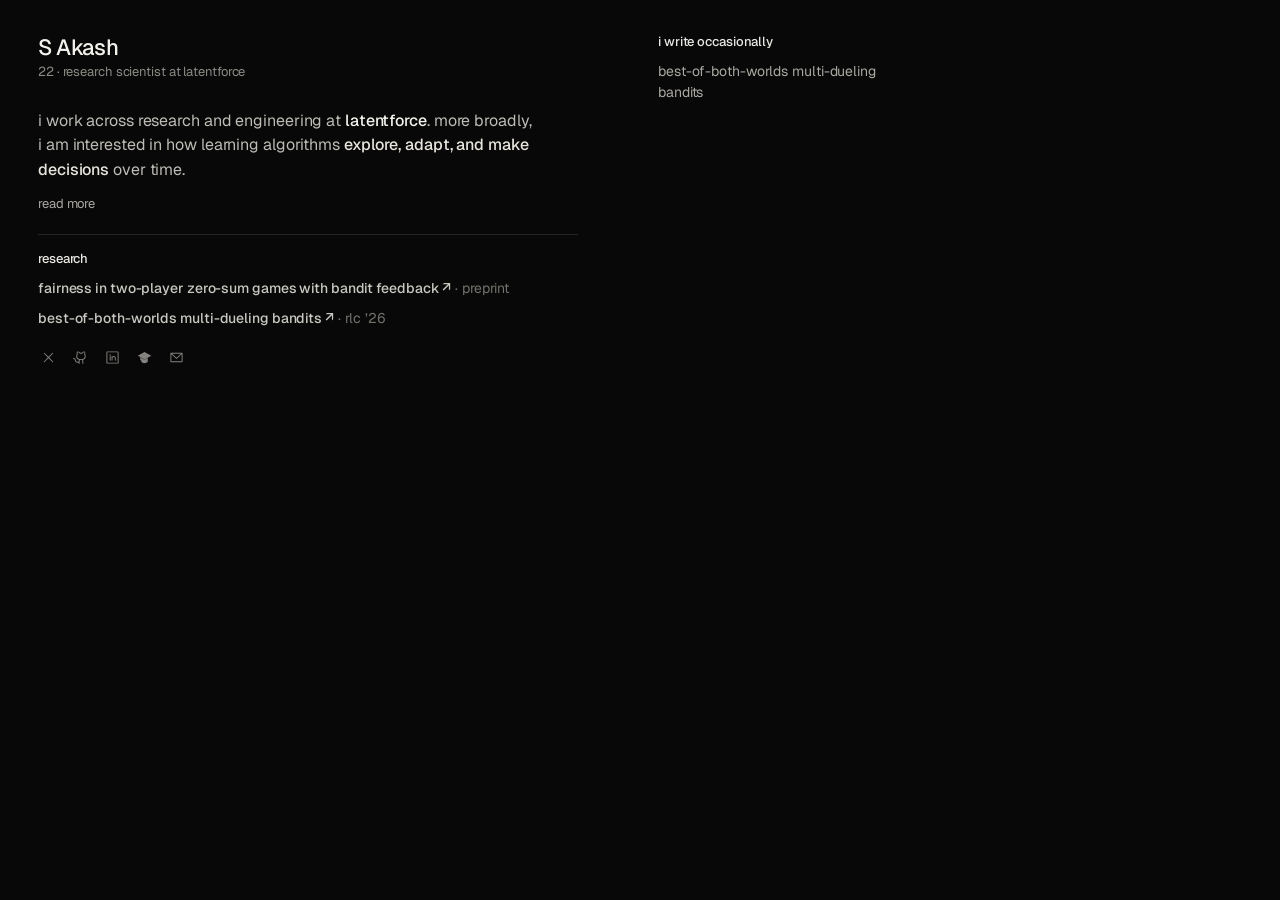
==== index.html @ c2399278 "Redesign personal site and add RLC blog" ====
<!DOCTYPE html>
<html lang="en">
<head>
    <meta charset="UTF-8">
    <meta name="viewport" content="width=device-width, initial-scale=1">
    <title>S Akash</title>
    <meta name="author" content="S Akash">
    <meta name="description" content="S Akash works across research and engineering at LatentForce, with interests in learning algorithms, bandits, and sequential decision-making.">
    <meta name="theme-color" content="#080808">
    <link rel="canonical" href="https://akash1764591.github.io/">

    <meta property="og:title" content="S Akash">
    <meta property="og:description" content="Research and engineering at LatentForce, with interests in learning algorithms, bandits, and sequential decision-making.">
    <meta property="og:image" content="https://akash1764591.github.io/images/akash_profile.jpg">
    <meta property="og:image:width" content="640">
    <meta property="og:image:height" content="640">
    <meta property="og:image:alt" content="S Akash in Switzerland">
    <meta property="og:url" content="https://akash1764591.github.io/">
    <meta property="og:type" content="profile">
    <meta property="og:site_name" content="S Akash">
    <meta name="twitter:card" content="summary">
    <meta name="twitter:title" content="S Akash">
    <meta name="twitter:description" content="Research and engineering at LatentForce, with interests in learning algorithms, bandits, and sequential decision-making.">
    <meta name="twitter:image" content="https://akash1764591.github.io/images/akash_profile.jpg">
    <meta name="twitter:image:alt" content="S Akash in Switzerland">

    <link rel="icon" type="image/svg+xml" href="images/favicon.svg?v=4">
    <link rel="preconnect" href="https://fonts.googleapis.com">
    <link rel="preconnect" href="https://fonts.gstatic.com" crossorigin>
    <link href="https://fonts.googleapis.com/css2?family=Geist:wght@400;500&amp;display=swap" rel="stylesheet">
    <link rel="stylesheet" href="styles.css">

    <script type="application/ld+json">
    {
        "@context": "https://schema.org",
        "@type": "Person",
        "name": "S Akash",
        "url": "https://akash1764591.github.io/",
        "image": "https://akash1764591.github.io/images/akash_profile.jpg",
        "worksFor": { "@type": "Organization", "name": "LatentForce", "url": "https://www.latentforce.ai/" },
        "alumniOf": { "@type": "CollegeOrUniversity", "name": "Indian Institute of Technology Patna", "url": "https://www.iitp.ac.in/" },
        "sameAs": [
            "https://x.com/akash_s164553",
            "https://scholar.google.com/citations?user=j8UvD20AAAAJ",
            "https://github.com/akash1764591",
            "https://www.linkedin.com/in/akash-s-473781263/"
        ]
    }
    </script>
</head>

<body>
    <a class="skip-link" href="#main-content">Skip to main content</a>

    <main class="home-page" id="main-content">
        <div class="home-grid">
            <section aria-labelledby="home-title">
                <h1 class="home-title" id="home-title"><span class="identity-hover-target">S Akash</span></h1>
                <p class="role"><a class="role-link identity-hover-target" href="https://www.latentforce.ai/" target="_blank" rel="noopener noreferrer">22 · research scientist at latentforce</a></p>

                <p class="lead">i work across research and engineering at <span class="site-preview-wrap"><a href="https://www.latentforce.ai/" target="_blank" rel="noopener noreferrer">latentforce</a><span class="site-preview" aria-hidden="true"><img src="images/latentforce-preview.jpg" alt=""><span>latentforce.ai</span></span></span>. more broadly, i am interested in how learning algorithms <strong>explore, adapt, and make decisions</strong> over time.</p>

                <details class="read-more">
                    <summary><span class="more-label">read more</span><span class="less-label">read less</span></summary>
                    <div class="read-more-copy">
                        <p>i studied electrical engineering at iit patna. i am interested in systems that have to act <strong>without seeing the full picture</strong>.</p>
                        <p>sometimes the missing information is a <strong>reward</strong>, sometimes it is another player&rsquo;s <strong>preference</strong>, and sometimes it is the small piece of a <strong>codebase</strong> needed to solve a task. during college, this led me to work on reinforcement learning, markovian bandits, and multi-dueling bandits.</p>
                        <p>my bachelor&rsquo;s thesis focused on learning algorithms for multi-dueling bandits, built around <strong><a href="blog/best-of-both-worlds-multi-dueling-bandits/index.html">a simple reduction from multi-way winner feedback to ordinary duels</a></strong>. the problems i work on now look different, but the underlying question remains much the same: how can an agent find the right evidence and make a reliable decision from limited feedback?</p>
                    </div>
                </details>

                <div class="rule"></div>
                <h2 class="section-label">research</h2>
                <p class="research-item"><a href="https://arxiv.org/abs/2606.01159" target="_blank" rel="noopener noreferrer">fairness in two-player zero-sum games with bandit feedback ↗</a> <span class="paper-venue">· preprint</span></p>
                <p class="research-item"><a href="https://rlj.cs.umass.edu/2026/papers/Paper125.pdf" target="_blank" rel="noopener noreferrer">best-of-both-worlds multi-dueling bandits ↗</a> <span class="paper-venue">· rlc &rsquo;26</span></p>

                <nav class="social-links" aria-label="Profile links">
                    <a href="https://x.com/akash_s164553" target="_blank" rel="noopener noreferrer" aria-label="S Akash on X">
                        <svg viewBox="0 0 256 256" aria-hidden="true"><path d="M205.66 194.34a8 8 0 0 1-11.32 11.32L128 139.31l-66.34 66.35a8 8 0 0 1-11.32-11.32L116.69 128 50.34 61.66a8 8 0 0 1 11.32-11.32L128 116.69l66.34-66.35a8 8 0 0 1 11.32 11.32L139.31 128Z"/></svg>
                    </a>
                    <a href="https://github.com/akash1764591" target="_blank" rel="noopener noreferrer" aria-label="S Akash on GitHub">
                        <svg viewBox="0 0 256 256" aria-hidden="true"><path d="M208.31 75.68A59.78 59.78 0 0 0 202.93 28 8 8 0 0 0 196 24a59.75 59.75 0 0 0-48 24h-24a59.75 59.75 0 0 0-48-24 8 8 0 0 0-6.93 4 59.78 59.78 0 0 0-5.38 47.68A58.14 58.14 0 0 0 56 104v8a56.06 56.06 0 0 0 48.44 55.47A39.8 39.8 0 0 0 96 192v8H72a24 24 0 0 1-24-24 40 40 0 0 0-40-40 8 8 0 0 0 0 16 24 24 0 0 1 24 24 40 40 0 0 0 40 40h24v16a8 8 0 0 0 16 0v-40a24 24 0 0 1 48 0v40a8 8 0 0 0 16 0v-40a39.8 39.8 0 0 0-8.44-24.53A56.06 56.06 0 0 0 216 112v-8a58.14 58.14 0 0 0-7.69-28.32ZM200 112a40 40 0 0 1-40 40h-48a40 40 0 0 1-40-40v-8a41.74 41.74 0 0 1 6.9-22.48A8 8 0 0 0 80 73.83a43.81 43.81 0 0 1 .79-33.58 43.88 43.88 0 0 1 32.32 20.06 8 8 0 0 0 6.71 3.69h32.35a8 8 0 0 0 6.74-3.69 43.87 43.87 0 0 1 32.32-20.06 43.81 43.81 0 0 1 .77 33.58 8.09 8.09 0 0 0 1 7.65 41.72 41.72 0 0 1 7 22.52Z"/></svg>
                    </a>
                    <a href="https://www.linkedin.com/in/akash-s-473781263/" target="_blank" rel="noopener noreferrer" aria-label="S Akash on LinkedIn">
                        <svg viewBox="0 0 256 256" aria-hidden="true"><path d="M216 24H40a16 16 0 0 0-16 16v176a16 16 0 0 0 16 16h176a16 16 0 0 0 16-16V40a16 16 0 0 0-16-16Zm0 192H40V40h176ZM96 112v64a8 8 0 0 1-16 0v-64a8 8 0 0 1 16 0Zm88 28v36a8 8 0 0 1-16 0v-36a20 20 0 0 0-40 0v36a8 8 0 0 1-16 0v-64a8 8 0 0 1 15.79-1.78A36 36 0 0 1 184 140ZM100 84a12 12 0 1 1-12-12 12 12 0 0 1 12 12Z"/></svg>
                    </a>
                    <a href="https://scholar.google.com/citations?user=j8UvD20AAAAJ" target="_blank" rel="noopener noreferrer" aria-label="S Akash on Google Scholar">
                        <svg viewBox="0 0 256 256" aria-hidden="true"><path d="M244 96 128 32 12 96l44 24v56h16v-47l56 31 116-64ZM72 137v55c0 18 25 32 56 32s56-14 56-32v-55l-56 31Z"/></svg>
                    </a>
                    <a href="mailto:akash20041764591@gmail.com" aria-label="Email S Akash">
                        <svg viewBox="0 0 256 256" aria-hidden="true"><path d="M224 48H32a8 8 0 0 0-8 8v136a16 16 0 0 0 16 16h176a16 16 0 0 0 16-16V56a8 8 0 0 0-8-8Zm-20.57 16L128 133.15 52.57 64ZM216 192H40V74.19l82.59 75.71a8 8 0 0 0 10.82 0L216 74.19Z"/></svg>
                    </a>
                </nav>
            </section>

            <aside class="home-side">
                <section aria-labelledby="writing-label">
                    <h2 class="section-label" id="writing-label">i write occasionally</h2>
                    <p><a href="blog/best-of-both-worlds-multi-dueling-bandits/index.html">best-of-both-worlds multi-dueling bandits</a></p>
                </section>

            </aside>
        </div>
        <span class="identity-preview" aria-hidden="true"><img src="images/akash_profile.jpg" alt=""></span>
    </main>

</body>
</html>
---- styles.css ----
:root {
    --bg: #080808;
    --ink: #f2f1ec;
    --body: #bdbbb5;
    --emphasis: #e8e5de;
    --muted: #8c8a85;
    --faint: #73716c;
    --link: #d8d6d0;
    --line: #242424;
    --hover: #ffffff;
    --selection: #353535;
}

* { box-sizing: border-box; }
html { scroll-behavior: smooth; }
body {
    margin: 0;
    color: var(--body);
    background: var(--bg);
    font-family: 'Geist', Arial, Helvetica, sans-serif;
    font-size: 16px;
    font-weight: 400;
    line-height: 1.52;
    letter-spacing: -.006em;
    text-rendering: optimizeLegibility;
    -webkit-font-smoothing: antialiased;
}

a { color: var(--link); font-weight: 500; text-decoration: none; }
a:hover { color: var(--hover); text-decoration: underline; text-underline-offset: 2px; }
a:focus-visible, button:focus-visible { outline: 1px solid var(--ink); outline-offset: 4px; }
::selection { color: var(--ink); background: var(--selection); }

.skip-link {
    position: fixed; top: 8px; left: 8px; z-index: 100;
    padding: 7px 10px; color: var(--bg); background: var(--ink);
    transform: translateY(-160%);
}
.skip-link:focus { transform: translateY(0); }

/* Homepage */
.home-page { min-height: 100vh; padding: 34px 38px 54px; }
.home-grid {
    width: min(100%, 900px);
    display: grid;
    grid-template-columns: minmax(0, 540px) minmax(200px, 240px);
    gap: clamp(42px, 7vw, 80px);
    align-items: start;
}
.home-title {
    margin: 0 0 2px; color: var(--ink); font-size: 22px;
    font-weight: 500; line-height: 1.2; letter-spacing: -.018em;
}
.role { margin: 0 0 27px; color: var(--muted); font-size: 13px; }
.role-link { color: inherit; font-weight: 400; }
.role-link:hover { color: var(--link); }
.lead { max-width: 500px; margin: 0; color: var(--body); }
.lead a { color: var(--ink); font-weight: 500; }
.lead strong { color: var(--emphasis); font-weight: 500; }
.identity-hover-target { display: inline-block; }
.identity-preview {
    position: fixed; right: 60px; bottom: 50px; z-index: 20;
    width: 214px; height: 284px;
    background: #111; box-shadow: 0 18px 48px rgba(0, 0, 0, .38);
    opacity: 0; visibility: hidden; transform: translateY(8px);
    transition: opacity 180ms ease, transform 180ms ease, visibility 180ms ease;
    pointer-events: none;
}
.identity-preview img {
    display: block; width: 100%; height: 100%; object-fit: cover;
    object-position: center; filter: saturate(.62) brightness(.72) contrast(.92);
}
.home-page:has(.identity-hover-target:hover) .identity-preview,
.home-page:has(.identity-hover-target:focus-visible) .identity-preview {
    opacity: 1; visibility: visible; transform: translateY(0);
}
.site-preview-wrap { position: relative; display: inline-block; }
.site-preview {
    position: absolute; left: calc(100% + 16px); top: 50%; z-index: 30;
    width: 296px; padding: 5px 5px 8px;
    color: var(--muted); background: #141414;
    border: 1px solid #2c2c2c; border-radius: 12px;
    box-shadow: 0 18px 48px rgba(0, 0, 0, .4);
    opacity: 0; visibility: hidden;
    transform: translate(-4px, -50%);
    transition: opacity 160ms ease, transform 160ms ease, visibility 160ms ease;
    pointer-events: none;
}
.site-preview img {
    display: block; width: 100%; aspect-ratio: 16 / 9;
    object-fit: cover; object-position: top; border-radius: 8px;
}
.site-preview > span { display: block; padding: 7px 7px 0; font-size: 12px; line-height: 1.2; }
.site-preview-wrap:hover .site-preview,
.site-preview-wrap:focus-within .site-preview {
    opacity: 1; visibility: visible; transform: translate(0, -50%);
}
.read-more { max-width: 500px; margin-top: 12px; }
.read-more summary {
    width: fit-content; color: #aaa8a2; font-size: 13px;
    cursor: pointer; list-style: none; user-select: none;
}
.read-more summary::-webkit-details-marker { display: none; }
.read-more summary:hover { color: var(--ink); text-decoration: underline; text-underline-offset: 2px; }
.read-more summary:focus-visible { outline: 1px solid var(--ink); outline-offset: 4px; }
.read-more .less-label { display: none; }
.read-more[open] .more-label { display: none; }
.read-more[open] .less-label { display: inline; }
.read-more-copy { margin-top: 15px; color: var(--body); font-size: 15px; line-height: 1.58; }
.read-more-copy strong,
.read-more-copy strong a { color: var(--emphasis); font-weight: 500; }
.read-more-copy p { margin: 0 0 12px; }
.read-more-copy p:last-child { margin-bottom: 0; }
.rule { height: 1px; margin: 20px 0 16px; background: var(--line); }
.section-label {
    margin: 0 0 10px; color: #e8e7e2; font-size: 13px;
    font-weight: 500; line-height: 1.3; text-transform: lowercase;
}
.research-item { margin: 0 0 10px; color: #999792; font-size: 14px; line-height: 1.45; }
.research-item a { color: #c9c7c1; }
.paper-venue { color: var(--faint); font-weight: 400; }
.social-links { display: flex; align-items: center; gap: 12px; margin-top: 19px; }
.social-links a {
    width: 20px; height: 20px; display: inline-flex;
    align-items: center; justify-content: center; color: #85837f;
}
.social-links a:hover { color: var(--ink); text-decoration: none; }
.social-links svg { display: block; width: 15px; height: 15px; fill: currentColor; }

.home-side section { margin: 0 0 27px; }
.home-side p { margin: 0 0 8px; color: #85837f; font-size: 14px; line-height: 1.5; }
.home-side a { display: inline-block; color: #aaa8a2; font-size: 14px; font-weight: 400; }

/* Article */
.article-nav {
    width: min(100%, 760px); margin: 0; padding: 30px 38px 0;
    display: flex; justify-content: space-between; gap: 24px;
    color: var(--muted); font-size: 13px;
}
.article-nav a { color: var(--muted); font-weight: 400; }
.article-main { width: min(100%, 760px); margin: 0; padding: 70px 38px 76px; }
.article-head { margin-bottom: 48px; }
.article-title {
    max-width: 650px; margin: 0; color: var(--ink); font-size: clamp(30px, 4vw, 38px);
    font-weight: 500; letter-spacing: -.035em; line-height: 1.1;
}
.article-meta { margin-top: 16px; color: var(--muted); font-size: 13px; }
.article-body { max-width: 620px; font-size: 16px; line-height: 1.68; }
.article-body p { margin: 0 0 19px; }
.article-body .intro { color: #d1cfc9; }
.article-body h2 {
    margin: 49px 0 16px; color: var(--ink); font-size: 18px;
    font-weight: 500; letter-spacing: -.018em; line-height: 1.3;
}
.article-body strong { color: var(--ink); font-weight: 500; }
.article-body a { text-decoration: underline; text-decoration-color: #55534f; text-underline-offset: 3px; }
.article-body a:hover { text-decoration-color: currentColor; }
.article-body figure { margin: 34px 0 38px; }
.diagram {
    display: block; width: 100%; height: auto; color: var(--ink);
    font-family: 'Geist', Arial, sans-serif;
}
.diagram .muted { fill: var(--muted); }
.diagram .ink { fill: var(--ink); }
.diagram .node { fill: var(--bg); stroke: #999792; stroke-width: 1.2; }
.diagram .accent-node { fill: #252525; stroke: var(--ink); stroke-width: 1.35; }
.diagram .line { fill: none; stroke: #aaa8a2; stroke-width: 1.2; }
.diagram .accent-line { fill: none; stroke: var(--ink); stroke-width: 1.35; }
.diagram .faint-line { fill: none; stroke: #393939; stroke-width: 1.2; }
.diagram .dashed { stroke-dasharray: 4 5; }
.article-body figcaption { margin-top: 10px; color: var(--muted); font-size: 13px; line-height: 1.5; }
.poster-figure {
    width: min(680px, calc(100vw - 76px));
    margin-top: 48px;
}
.poster-link {
    display: block; width: 100%; padding: 5px; background: #121212;
    border: 1px solid #303030; border-radius: 3px;
    color: inherit; cursor: zoom-in;
}
.poster-link img {
    display: block; width: 100%; height: auto;
    filter: brightness(.76) saturate(.68) contrast(.96);
}
.poster-dialog {
    width: min(94vw, 1500px); max-width: none; margin: auto; padding: 0;
    overflow: visible; color: var(--body); background: transparent; border: 0;
}
.poster-dialog::backdrop { background: rgba(0, 0, 0, .68); backdrop-filter: blur(1px); }
.poster-dialog img {
    display: block; width: 100%; max-height: 92vh; object-fit: contain;
    border: 0; filter: brightness(.84) saturate(.78) contrast(.97);
}
.poster-close {
    position: absolute; top: -28px; right: 0; padding: 0; border: 0;
    color: var(--muted); background: transparent; font: inherit; font-size: 13px;
    cursor: pointer;
}
.poster-close:hover { color: var(--ink); }
.math-display {
    margin: 23px 0; overflow-x: auto; overflow-y: hidden;
    color: var(--ink); text-align: center;
}
.math-display .katex-display { margin: 0; }
.math-display.key-equation {
    margin: 31px 0; padding: 21px 0;
    border-top: 1px solid var(--line); border-bottom: 1px solid var(--line);
}
.key-equation .katex { font-size: 1.08em; }
.katex { color: var(--ink); font-size: 1em; }
@media (max-width: 680px) {
    .home-page { min-height: auto; padding: 28px 23px 44px; }
    .home-grid { grid-template-columns: minmax(0, 410px); gap: 40px; }
    .home-side { width: min(100%, 250px); }
    .article-nav { padding-right: 23px; padding-left: 23px; }
    .article-main { padding: 56px 23px 64px; }
    .article-head { margin-bottom: 40px; }
    .article-body h2 { margin-top: 41px; }
    .article-body figure { overflow-x: auto; }
    .diagram { min-width: 540px; }
    .article-body figcaption::after { content: " · swipe →"; color: var(--faint); }
    .poster-figure { width: 100%; overflow: visible; }
    .poster-figure figcaption::after { content: none; }
    .math-display { text-align: left; }
}

@media (max-width: 820px) {
    .identity-preview, .site-preview { display: none; }
}

@media (pointer: coarse) {
    .identity-preview, .site-preview { display: none; }
    .social-links { gap: 2px; }
    .social-links a { width: 44px; height: 44px; }
}

@media (prefers-reduced-motion: reduce) {
    html { scroll-behavior: auto; }
}
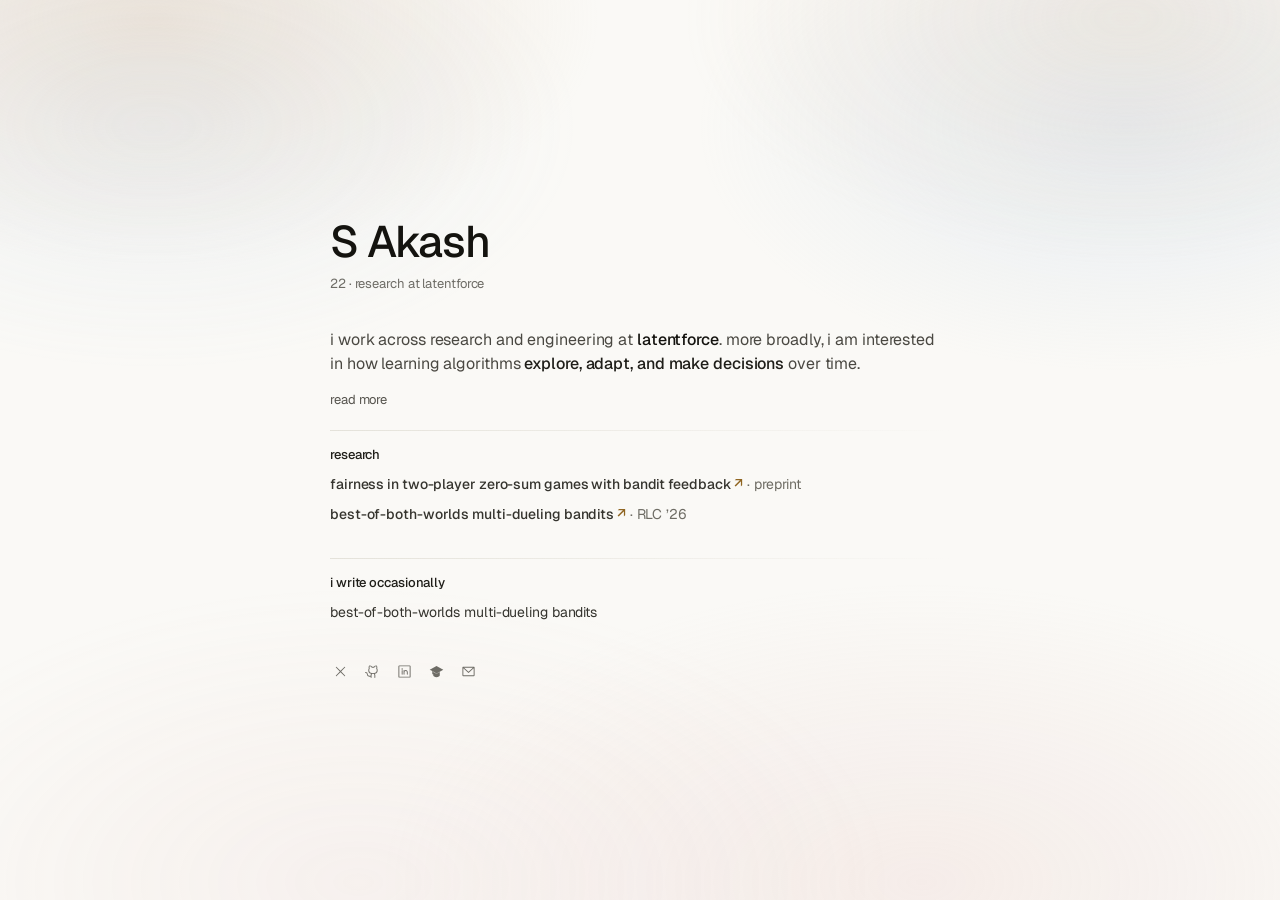
==== commit 7dd6b89a: "Redesign: light theme, animated mesh gradients, poster breakout Layout - single centred column on th" ====
--- a/index.html
+++ b/index.html
@@ -6,7 +6,8 @@
     <title>S Akash</title>
     <meta name="author" content="S Akash">
     <meta name="description" content="S Akash works across research and engineering at LatentForce, with interests in learning algorithms, bandits, and sequential decision-making.">
-    <meta name="theme-color" content="#080808">
+    <meta name="theme-color" content="#0a0908" media="(prefers-color-scheme: dark)">
+    <meta name="theme-color" content="#faf9f6" media="(prefers-color-scheme: light)">
     <link rel="canonical" href="https://akash1764591.github.io/">
 
     <meta property="og:title" content="S Akash">
@@ -24,11 +25,12 @@
     <meta name="twitter:image" content="https://akash1764591.github.io/images/akash_profile.jpg">
     <meta name="twitter:image:alt" content="S Akash in Switzerland">
 
-    <link rel="icon" type="image/svg+xml" href="images/favicon.svg?v=4">
+    <link rel="icon" type="image/svg+xml" href="images/favicon.svg?v=5">
     <link rel="preconnect" href="https://fonts.googleapis.com">
     <link rel="preconnect" href="https://fonts.gstatic.com" crossorigin>
     <link href="https://fonts.googleapis.com/css2?family=Geist:wght@400;500&amp;display=swap" rel="stylesheet">
     <link rel="stylesheet" href="styles.css">
+    <script>document.documentElement.classList.add('motion-ready');</script>
 
     <script type="application/ld+json">
     {
@@ -40,7 +42,7 @@
         "worksFor": { "@type": "Organization", "name": "LatentForce", "url": "https://www.latentforce.ai/" },
         "alumniOf": { "@type": "CollegeOrUniversity", "name": "Indian Institute of Technology Patna", "url": "https://www.iitp.ac.in/" },
         "sameAs": [
-            "https://x.com/akash_s164553",
+            "https://x.com/akashargmax",
             "https://scholar.google.com/citations?user=j8UvD20AAAAJ",
             "https://github.com/akash1764591",
             "https://www.linkedin.com/in/akash-s-473781263/"
@@ -50,59 +52,58 @@
 </head>
 
 <body>
-    <a class="skip-link" href="#main-content">Skip to main content</a>
+    <a class="skip-link" href="#main-content">skip to main content</a>
 
     <main class="home-page" id="main-content">
         <div class="home-grid">
             <section aria-labelledby="home-title">
-                <h1 class="home-title" id="home-title"><span class="identity-hover-target">S Akash</span></h1>
-                <p class="role"><a class="role-link identity-hover-target" href="https://www.latentforce.ai/" target="_blank" rel="noopener noreferrer">22 · research scientist at latentforce</a></p>
+                <h1 class="home-title" id="home-title">S Akash</h1>
+                <p class="role"><a class="role-link" href="https://www.latentforce.ai/" target="_blank" rel="noopener noreferrer">22 · research at latentforce</a></p>
 
-                <p class="lead">i work across research and engineering at <span class="site-preview-wrap"><a href="https://www.latentforce.ai/" target="_blank" rel="noopener noreferrer">latentforce</a><span class="site-preview" aria-hidden="true"><img src="images/latentforce-preview.jpg" alt=""><span>latentforce.ai</span></span></span>. more broadly, i am interested in how learning algorithms <strong>explore, adapt, and make decisions</strong> over time.</p>
+                <p class="lead">i work across research and engineering at <a href="https://www.latentforce.ai/" target="_blank" rel="noopener noreferrer">latentforce</a>. more broadly, i am interested in how learning algorithms <strong>explore, adapt, and make decisions</strong> over time.</p>
 
                 <details class="read-more">
                     <summary><span class="more-label">read more</span><span class="less-label">read less</span></summary>
                     <div class="read-more-copy">
-                        <p>i studied electrical engineering at iit patna. i am interested in systems that have to act <strong>without seeing the full picture</strong>.</p>
+                        <p>i studied electrical engineering at IIT Patna. i am interested in systems that have to act <strong>without seeing the full picture</strong>.</p>
                         <p>sometimes the missing information is a <strong>reward</strong>, sometimes it is another player&rsquo;s <strong>preference</strong>, and sometimes it is the small piece of a <strong>codebase</strong> needed to solve a task. during college, this led me to work on reinforcement learning, markovian bandits, and multi-dueling bandits.</p>
-                        <p>my bachelor&rsquo;s thesis focused on learning algorithms for multi-dueling bandits, built around <strong><a href="blog/best-of-both-worlds-multi-dueling-bandits/index.html">a simple reduction from multi-way winner feedback to ordinary duels</a></strong>. the problems i work on now look different, but the underlying question remains much the same: how can an agent find the right evidence and make a reliable decision from limited feedback?</p>
+                        <p>my bachelor&rsquo;s thesis focused on learning algorithms for multi-dueling bandits, built around <strong><a href="blog/bobw-multi-dueling-bandits/">a simple reduction from multi-way winner feedback to ordinary duels</a></strong>. the problems i work on now look different, but the underlying question remains much the same: how can an agent find the right evidence and make a reliable decision from limited feedback?</p>
                     </div>
                 </details>
 
                 <div class="rule"></div>
                 <h2 class="section-label">research</h2>
-                <p class="research-item"><a href="https://arxiv.org/abs/2606.01159" target="_blank" rel="noopener noreferrer">fairness in two-player zero-sum games with bandit feedback ↗</a> <span class="paper-venue">· preprint</span></p>
-                <p class="research-item"><a href="https://rlj.cs.umass.edu/2026/papers/Paper125.pdf" target="_blank" rel="noopener noreferrer">best-of-both-worlds multi-dueling bandits ↗</a> <span class="paper-venue">· rlc &rsquo;26</span></p>
-
-                <nav class="social-links" aria-label="Profile links">
-                    <a href="https://x.com/akash_s164553" target="_blank" rel="noopener noreferrer" aria-label="S Akash on X">
-                        <svg viewBox="0 0 256 256" aria-hidden="true"><path d="M205.66 194.34a8 8 0 0 1-11.32 11.32L128 139.31l-66.34 66.35a8 8 0 0 1-11.32-11.32L116.69 128 50.34 61.66a8 8 0 0 1 11.32-11.32L128 116.69l66.34-66.35a8 8 0 0 1 11.32 11.32L139.31 128Z"/></svg>
-                    </a>
-                    <a href="https://github.com/akash1764591" target="_blank" rel="noopener noreferrer" aria-label="S Akash on GitHub">
-                        <svg viewBox="0 0 256 256" aria-hidden="true"><path d="M208.31 75.68A59.78 59.78 0 0 0 202.93 28 8 8 0 0 0 196 24a59.75 59.75 0 0 0-48 24h-24a59.75 59.75 0 0 0-48-24 8 8 0 0 0-6.93 4 59.78 59.78 0 0 0-5.38 47.68A58.14 58.14 0 0 0 56 104v8a56.06 56.06 0 0 0 48.44 55.47A39.8 39.8 0 0 0 96 192v8H72a24 24 0 0 1-24-24 40 40 0 0 0-40-40 8 8 0 0 0 0 16 24 24 0 0 1 24 24 40 40 0 0 0 40 40h24v16a8 8 0 0 0 16 0v-40a24 24 0 0 1 48 0v40a8 8 0 0 0 16 0v-40a39.8 39.8 0 0 0-8.44-24.53A56.06 56.06 0 0 0 216 112v-8a58.14 58.14 0 0 0-7.69-28.32ZM200 112a40 40 0 0 1-40 40h-48a40 40 0 0 1-40-40v-8a41.74 41.74 0 0 1 6.9-22.48A8 8 0 0 0 80 73.83a43.81 43.81 0 0 1 .79-33.58 43.88 43.88 0 0 1 32.32 20.06 8 8 0 0 0 6.71 3.69h32.35a8 8 0 0 0 6.74-3.69 43.87 43.87 0 0 1 32.32-20.06 43.81 43.81 0 0 1 .77 33.58 8.09 8.09 0 0 0 1 7.65 41.72 41.72 0 0 1 7 22.52Z"/></svg>
-                    </a>
-                    <a href="https://www.linkedin.com/in/akash-s-473781263/" target="_blank" rel="noopener noreferrer" aria-label="S Akash on LinkedIn">
-                        <svg viewBox="0 0 256 256" aria-hidden="true"><path d="M216 24H40a16 16 0 0 0-16 16v176a16 16 0 0 0 16 16h176a16 16 0 0 0 16-16V40a16 16 0 0 0-16-16Zm0 192H40V40h176ZM96 112v64a8 8 0 0 1-16 0v-64a8 8 0 0 1 16 0Zm88 28v36a8 8 0 0 1-16 0v-36a20 20 0 0 0-40 0v36a8 8 0 0 1-16 0v-64a8 8 0 0 1 15.79-1.78A36 36 0 0 1 184 140ZM100 84a12 12 0 1 1-12-12 12 12 0 0 1 12 12Z"/></svg>
-                    </a>
-                    <a href="https://scholar.google.com/citations?user=j8UvD20AAAAJ" target="_blank" rel="noopener noreferrer" aria-label="S Akash on Google Scholar">
-                        <svg viewBox="0 0 256 256" aria-hidden="true"><path d="M244 96 128 32 12 96l44 24v56h16v-47l56 31 116-64ZM72 137v55c0 18 25 32 56 32s56-14 56-32v-55l-56 31Z"/></svg>
-                    </a>
-                    <a href="mailto:akash20041764591@gmail.com" aria-label="Email S Akash">
-                        <svg viewBox="0 0 256 256" aria-hidden="true"><path d="M224 48H32a8 8 0 0 0-8 8v136a16 16 0 0 0 16 16h176a16 16 0 0 0 16-16V56a8 8 0 0 0-8-8Zm-20.57 16L128 133.15 52.57 64ZM216 192H40V74.19l82.59 75.71a8 8 0 0 0 10.82 0L216 74.19Z"/></svg>
-                    </a>
-                </nav>
+                <p class="research-item"><a href="https://arxiv.org/abs/2606.01159" target="_blank" rel="noopener noreferrer">fairness in two-player zero-sum games with bandit feedback <span class="arrow">↗</span></a> <span class="paper-venue">· preprint</span></p>
+                <p class="research-item"><a href="https://arxiv.org/abs/2603.18972" target="_blank" rel="noopener noreferrer">best-of-both-worlds multi-dueling bandits <span class="arrow">↗</span></a> <span class="paper-venue">· RLC &rsquo;26</span></p>
             </section>
 
             <aside class="home-side">
                 <section aria-labelledby="writing-label">
                     <h2 class="section-label" id="writing-label">i write occasionally</h2>
-                    <p><a href="blog/best-of-both-worlds-multi-dueling-bandits/index.html">best-of-both-worlds multi-dueling bandits</a></p>
+                    <p><a href="blog/bobw-multi-dueling-bandits/">best-of-both-worlds multi-dueling bandits</a></p>
                 </section>
+            </aside>
 
-            </aside>
+            <nav class="social-links" aria-label="Profile links">
+                <a href="https://x.com/akashargmax" target="_blank" rel="noopener noreferrer" aria-label="S Akash on X">
+                    <svg viewBox="0 0 256 256" aria-hidden="true"><path d="M205.66 194.34a8 8 0 0 1-11.32 11.32L128 139.31l-66.34 66.35a8 8 0 0 1-11.32-11.32L116.69 128 50.34 61.66a8 8 0 0 1 11.32-11.32L128 116.69l66.34-66.35a8 8 0 0 1 11.32 11.32L139.31 128Z"/></svg>
+                </a>
+                <a href="https://github.com/akash1764591" target="_blank" rel="noopener noreferrer" aria-label="S Akash on GitHub">
+                    <svg viewBox="0 0 256 256" aria-hidden="true"><path d="M208.31 75.68A59.78 59.78 0 0 0 202.93 28 8 8 0 0 0 196 24a59.75 59.75 0 0 0-48 24h-24a59.75 59.75 0 0 0-48-24 8 8 0 0 0-6.93 4 59.78 59.78 0 0 0-5.38 47.68A58.14 58.14 0 0 0 56 104v8a56.06 56.06 0 0 0 48.44 55.47A39.8 39.8 0 0 0 96 192v8H72a24 24 0 0 1-24-24 40 40 0 0 0-40-40 8 8 0 0 0 0 16 24 24 0 0 1 24 24 40 40 0 0 0 40 40h24v16a8 8 0 0 0 16 0v-40a24 24 0 0 1 48 0v40a8 8 0 0 0 16 0v-40a39.8 39.8 0 0 0-8.44-24.53A56.06 56.06 0 0 0 216 112v-8a58.14 58.14 0 0 0-7.69-28.32ZM200 112a40 40 0 0 1-40 40h-48a40 40 0 0 1-40-40v-8a41.74 41.74 0 0 1 6.9-22.48A8 8 0 0 0 80 73.83a43.81 43.81 0 0 1 .79-33.58 43.88 43.88 0 0 1 32.32 20.06 8 8 0 0 0 6.71 3.69h32.35a8 8 0 0 0 6.74-3.69 43.87 43.87 0 0 1 32.32-20.06 43.81 43.81 0 0 1 .77 33.58 8.09 8.09 0 0 0 1 7.65 41.72 41.72 0 0 1 7 22.52Z"/></svg>
+                </a>
+                <a href="https://www.linkedin.com/in/akash-s-473781263/" target="_blank" rel="noopener noreferrer" aria-label="S Akash on LinkedIn">
+                    <svg viewBox="0 0 256 256" aria-hidden="true"><path d="M216 24H40a16 16 0 0 0-16 16v176a16 16 0 0 0 16 16h176a16 16 0 0 0 16-16V40a16 16 0 0 0-16-16Zm0 192H40V40h176ZM96 112v64a8 8 0 0 1-16 0v-64a8 8 0 0 1 16 0Zm88 28v36a8 8 0 0 1-16 0v-36a20 20 0 0 0-40 0v36a8 8 0 0 1-16 0v-64a8 8 0 0 1 15.79-1.78A36 36 0 0 1 184 140ZM100 84a12 12 0 1 1-12-12 12 12 0 0 1 12 12Z"/></svg>
+                </a>
+                <a href="https://scholar.google.com/citations?user=j8UvD20AAAAJ" target="_blank" rel="noopener noreferrer" aria-label="S Akash on Google Scholar">
+                    <svg viewBox="0 0 256 256" aria-hidden="true"><path d="M244 96 128 32 12 96l44 24v56h16v-47l56 31 116-64ZM72 137v55c0 18 25 32 56 32s56-14 56-32v-55l-56 31Z"/></svg>
+                </a>
+                <a href="mailto:akash20041764591@gmail.com" aria-label="Email S Akash">
+                    <svg viewBox="0 0 256 256" aria-hidden="true"><path d="M224 48H32a8 8 0 0 0-8 8v136a16 16 0 0 0 16 16h176a16 16 0 0 0 16-16V56a8 8 0 0 0-8-8Zm-20.57 16L128 133.15 52.57 64ZM216 192H40V74.19l82.59 75.71a8 8 0 0 0 10.82 0L216 74.19Z"/></svg>
+                </a>
+            </nav>
         </div>
-        <span class="identity-preview" aria-hidden="true"><img src="images/akash_profile.jpg" alt=""></span>
     </main>
 
+    <script src="interactions.js" defer></script>
 </body>
 </html>
--- a/styles.css
+++ b/styles.css
@@ -1,14 +1,101 @@
 :root {
-    --bg: #080808;
+    color-scheme: dark;
+    --bg: #0a0908;
     --ink: #f2f1ec;
     --body: #bdbbb5;
+    --body-strong: #d1cfc9;
     --emphasis: #e8e5de;
+    --subtle: #aaa8a2;
     --muted: #8c8a85;
-    --faint: #73716c;
+    --faint: #7b7974;
     --link: #d8d6d0;
+    --link-quiet: #c9c7c1;
     --line: #242424;
+    --underline: #55534f;
     --hover: #ffffff;
     --selection: #353535;
+    --accent: #c9954a;
+    --accent-2: #e0c48b;
+    --surface-2: #252525;
+    --surface-border: #303030;
+    --stroke: #999792;
+    --stroke-faint: #393939;
+    --track: rgba(255,255,255,.05);
+    --glow: rgba(255,255,255,.40);
+    --backdrop: rgba(0,0,0,.68);
+    --shadow: 0 18px 44px rgba(0,0,0,.5);
+    --img-filter: brightness(.94) saturate(.94);
+    --arrow-rest: .66;
+    --poster-glow: rgba(201,149,74,.16);
+    --surface-grad: linear-gradient(180deg, #16161a, #101013);
+    /* mesh: one hue family, all blobs at one lightness, interpolated in oklch
+       so overlaps stay saturated instead of going grey */
+    --mesh-h: 68;          /* warm gold, same family as --accent */
+    --mesh-l: 46%;
+    --mesh-c: .055;
+    --mesh-a: .38;
+    --mesh-blend: screen;  /* lightens over a dark base without muddying */
+    --page-grad:
+        radial-gradient(58vw 46vh at 42vw 32vh in oklch,
+            oklch(var(--mesh-l) var(--mesh-c) var(--mesh-h) / var(--mesh-a)) 0px, transparent 60%),
+        radial-gradient(54vw 44vh at 118vw 44vh in oklch,
+            oklch(var(--mesh-l) var(--mesh-c) calc(var(--mesh-h) + 182) / calc(var(--mesh-a) * .62)) 0px, transparent 62%),
+        radial-gradient(66vw 52vh at 102vw 128vh in oklch,
+            oklch(var(--mesh-l) var(--mesh-c) calc(var(--mesh-h) - 40) / calc(var(--mesh-a) * .5)) 0px, transparent 64%);
+    --page-grad-fb:
+        radial-gradient(58vw 46vh at 42vw 32vh, rgba(201,149,74,.13), transparent 60%),
+        radial-gradient(54vw 44vh at 118vw 44vh, rgba(126,152,196,.09), transparent 62%);
+    --title-grad: linear-gradient(102deg, var(--ink) 40%, color-mix(in oklab, var(--accent-2) 60%, var(--ink)) 106%);
+}
+
+@media (prefers-color-scheme: light) {
+    :root {
+        color-scheme: light;
+        --bg: #faf9f6;
+        --ink: #14130f;
+        --body: #4a4842;
+        --body-strong: #34322c;
+        --emphasis: #1f1e19;
+        --subtle: #56544e;
+        --muted: #6e6c66;
+        --faint: #6e6c64;
+        --link: #26251f;
+        --link-quiet: #35342e;
+        --line: #e4e2da;
+        --underline: #b4b2aa;
+        --hover: #000000;
+        --selection: #e6dfcc;
+        --accent: #8f6420;
+        --accent-2: #c08f3d;
+        --surface-2: #e9e7df;
+        --surface-border: #dedcd4;
+        --stroke: #75736d;
+        --stroke-faint: #c9c7bf;
+        --track: rgba(0,0,0,.06);
+        --glow: rgba(0,0,0,.16);
+        --backdrop: rgba(26,24,20,.55);
+        --shadow: 0 18px 44px rgba(40,36,28,.16);
+        --img-filter: none;
+        --arrow-rest: 1;
+        --poster-glow: rgba(156,109,36,.12);
+        --surface-grad: linear-gradient(180deg, #ffffff, #f1efe8);
+        --mesh-h: 68;
+        --mesh-l: 84%;     /* same hues, lifted lightness for paper */
+        --mesh-c: .042;
+        --mesh-a: .40;
+        --mesh-blend: normal;
+        --page-grad:
+            radial-gradient(58vw 46vh at 42vw 32vh in oklch,
+                oklch(var(--mesh-l) var(--mesh-c) var(--mesh-h) / var(--mesh-a)) 0px, transparent 60%),
+            radial-gradient(54vw 44vh at 118vw 44vh in oklch,
+                oklch(var(--mesh-l) var(--mesh-c) calc(var(--mesh-h) + 182) / calc(var(--mesh-a) * .68)) 0px, transparent 62%),
+            radial-gradient(66vw 52vh at 102vw 128vh in oklch,
+                oklch(var(--mesh-l) var(--mesh-c) calc(var(--mesh-h) - 40) / calc(var(--mesh-a) * .55)) 0px, transparent 64%);
+        --page-grad-fb:
+            radial-gradient(58vw 46vh at 42vw 32vh, rgba(196,146,72,.20), transparent 60%),
+            radial-gradient(54vw 44vh at 118vw 44vh, rgba(118,146,192,.13), transparent 62%);
+        --title-grad: linear-gradient(102deg, var(--ink) 40%, color-mix(in oklab, var(--accent) 55%, var(--ink)) 106%);
+    }
 }
 
 * { box-sizing: border-box; }
@@ -16,7 +103,9 @@
 body {
     margin: 0;
     color: var(--body);
-    background: var(--bg);
+    background-color: var(--bg);
+
+    background-attachment: fixed;
     font-family: 'Geist', Arial, Helvetica, sans-serif;
     font-size: 16px;
     font-weight: 400;
@@ -26,11 +115,44 @@
     -webkit-font-smoothing: antialiased;
 }
 
+/* --- animated mesh: two fixed layers, drifted with transform only (compositor-friendly);
+   the second is mirrored so the two never move in lockstep --- */
+body::before, body::after {
+    content: ""; position: fixed; inset: -30%; z-index: -1;
+    pointer-events: none;
+    background-image: var(--page-grad-fb);
+    background-image: var(--page-grad);
+    background-blend-mode: var(--mesh-blend);
+    transform: translate3d(var(--mesh-px, 0px), var(--mesh-py, 0px), 0);
+    will-change: transform;
+}
+body::after { scale: -1 1; opacity: .62; }
+.motion-ready body::before { animation: mesh-drift-a 74s ease-in-out infinite alternate; }
+.motion-ready body::after  { animation: mesh-drift-b 98s ease-in-out infinite alternate; }
+@keyframes mesh-drift-a {
+    from { transform: translate3d(calc(var(--mesh-px, 0px) - 3%), calc(var(--mesh-py, 0px) - 2%), 0) rotate(-4deg) scale(1.04); }
+    to   { transform: translate3d(calc(var(--mesh-px, 0px) + 4%), calc(var(--mesh-py, 0px) + 3%), 0) rotate(5deg)  scale(1.12); }
+}
+@keyframes mesh-drift-b {
+    from { transform: translate3d(calc(var(--mesh-px, 0px) + 3%), calc(var(--mesh-py, 0px) + 2%), 0) rotate(3deg)  scale(1.10); }
+    to   { transform: translate3d(calc(var(--mesh-px, 0px) - 4%), calc(var(--mesh-py, 0px) - 3%), 0) rotate(-6deg) scale(1.03); }
+}
+
 a { color: var(--link); font-weight: 500; text-decoration: none; }
 a:hover { color: var(--hover); text-decoration: underline; text-underline-offset: 2px; }
 a:focus-visible, button:focus-visible { outline: 1px solid var(--ink); outline-offset: 4px; }
 ::selection { color: var(--ink); background: var(--selection); }
 
+.reading-progress {
+    position: fixed; top: 0; left: 0; right: 0; z-index: 90;
+    height: 2px; background: var(--track); pointer-events: none;
+}
+.reading-progress span {
+    display: block; width: 100%; height: 100%;
+    background: linear-gradient(90deg, var(--accent), var(--accent-2) 55%, var(--ink));
+    transform: scaleX(var(--reading-progress, 0)); transform-origin: left;
+    box-shadow: 0 0 10px var(--glow); will-change: transform;
+}
 .skip-link {
     position: fixed; top: 8px; left: 8px; z-index: 100;
     padding: 7px 10px; color: var(--bg); background: var(--ink);
@@ -39,65 +161,37 @@
 .skip-link:focus { transform: translateY(0); }
 
 /* Homepage */
-.home-page { min-height: 100vh; padding: 34px 38px 54px; }
+.home-page {
+    position: relative; min-height: 100vh;
+    display: flex; align-items: center;
+    padding: clamp(56px, 9vh, 96px) 38px clamp(56px, 9vh, 96px);
+}
 .home-grid {
-    width: min(100%, 900px);
+    position: relative; z-index: 1; width: min(100%, 620px); margin: 0 auto;
     display: grid;
-    grid-template-columns: minmax(0, 540px) minmax(200px, 240px);
-    gap: clamp(42px, 7vw, 80px);
+    grid-template-columns: minmax(0, 1fr);
+    gap: 0;
     align-items: start;
 }
+.motion-ready .home-grid > section { animation: page-arrive 720ms cubic-bezier(.2,.75,.25,1) both; }
+.motion-ready .home-side { animation: page-arrive 720ms 90ms cubic-bezier(.2,.75,.25,1) both; }
+@keyframes page-arrive {
+    from { opacity: 0; transform: translateY(9px); }
+    to { opacity: 1; transform: translateY(0); }
+}
 .home-title {
-    margin: 0 0 2px; color: var(--ink); font-size: 22px;
-    font-weight: 500; line-height: 1.2; letter-spacing: -.018em;
-}
-.role { margin: 0 0 27px; color: var(--muted); font-size: 13px; }
+    margin: 0 0 9px; color: var(--ink); font-size: clamp(34px, 5vw, 44px);
+    font-weight: 500; line-height: 1.05; letter-spacing: -.032em;
+}
+.role { margin: 0 0 34px; color: var(--muted); font-size: 13px; }
 .role-link { color: inherit; font-weight: 400; }
 .role-link:hover { color: var(--link); }
-.lead { max-width: 500px; margin: 0; color: var(--body); }
+.lead { margin: 0; color: var(--body); }
 .lead a { color: var(--ink); font-weight: 500; }
 .lead strong { color: var(--emphasis); font-weight: 500; }
-.identity-hover-target { display: inline-block; }
-.identity-preview {
-    position: fixed; right: 60px; bottom: 50px; z-index: 20;
-    width: 214px; height: 284px;
-    background: #111; box-shadow: 0 18px 48px rgba(0, 0, 0, .38);
-    opacity: 0; visibility: hidden; transform: translateY(8px);
-    transition: opacity 180ms ease, transform 180ms ease, visibility 180ms ease;
-    pointer-events: none;
-}
-.identity-preview img {
-    display: block; width: 100%; height: 100%; object-fit: cover;
-    object-position: center; filter: saturate(.62) brightness(.72) contrast(.92);
-}
-.home-page:has(.identity-hover-target:hover) .identity-preview,
-.home-page:has(.identity-hover-target:focus-visible) .identity-preview {
-    opacity: 1; visibility: visible; transform: translateY(0);
-}
-.site-preview-wrap { position: relative; display: inline-block; }
-.site-preview {
-    position: absolute; left: calc(100% + 16px); top: 50%; z-index: 30;
-    width: 296px; padding: 5px 5px 8px;
-    color: var(--muted); background: #141414;
-    border: 1px solid #2c2c2c; border-radius: 12px;
-    box-shadow: 0 18px 48px rgba(0, 0, 0, .4);
-    opacity: 0; visibility: hidden;
-    transform: translate(-4px, -50%);
-    transition: opacity 160ms ease, transform 160ms ease, visibility 160ms ease;
-    pointer-events: none;
-}
-.site-preview img {
-    display: block; width: 100%; aspect-ratio: 16 / 9;
-    object-fit: cover; object-position: top; border-radius: 8px;
-}
-.site-preview > span { display: block; padding: 7px 7px 0; font-size: 12px; line-height: 1.2; }
-.site-preview-wrap:hover .site-preview,
-.site-preview-wrap:focus-within .site-preview {
-    opacity: 1; visibility: visible; transform: translate(0, -50%);
-}
-.read-more { max-width: 500px; margin-top: 12px; }
+.read-more { margin-top: 14px; }
 .read-more summary {
-    width: fit-content; color: #aaa8a2; font-size: 13px;
+    width: fit-content; color: var(--subtle); font-size: 13px;
     cursor: pointer; list-style: none; user-select: none;
 }
 .read-more summary::-webkit-details-marker { display: none; }
@@ -107,89 +201,156 @@
 .read-more[open] .more-label { display: none; }
 .read-more[open] .less-label { display: inline; }
 .read-more-copy { margin-top: 15px; color: var(--body); font-size: 15px; line-height: 1.58; }
+.read-more[open] .read-more-copy { animation: details-open 320ms cubic-bezier(.2,.75,.25,1) both; }
+@keyframes details-open {
+    from { opacity: 0; transform: translateY(-5px); }
+    to { opacity: 1; transform: translateY(0); }
+}
 .read-more-copy strong,
 .read-more-copy strong a { color: var(--emphasis); font-weight: 500; }
 .read-more-copy p { margin: 0 0 12px; }
 .read-more-copy p:last-child { margin-bottom: 0; }
-.rule { height: 1px; margin: 20px 0 16px; background: var(--line); }
+.rule { height: 1px; margin: 20px 0 16px; background: linear-gradient(90deg, var(--line), transparent); }
 .section-label {
-    margin: 0 0 10px; color: #e8e7e2; font-size: 13px;
+    margin: 0 0 10px; color: var(--emphasis); font-size: 13px;
     font-weight: 500; line-height: 1.3; text-transform: lowercase;
 }
-.research-item { margin: 0 0 10px; color: #999792; font-size: 14px; line-height: 1.45; }
-.research-item a { color: #c9c7c1; }
-.paper-venue { color: var(--faint); font-weight: 400; }
-.social-links { display: flex; align-items: center; gap: 12px; margin-top: 19px; }
+.research-item { margin: 0 0 10px; color: var(--muted); font-size: 14px; line-height: 1.45; }
+.research-item a { display: inline-block; color: var(--link-quiet); transition: color 160ms ease, transform 220ms cubic-bezier(.2,.75,.25,1); }
+.research-item a:hover, .research-item a:focus-visible { transform: translateX(4px); }
+.paper-venue { color: var(--faint); font-weight: 400; transition: opacity 180ms ease; }
+.research-item:has(a:hover) .paper-venue, .research-item:has(a:focus-visible) .paper-venue { opacity: .42; }
+.arrow { color: var(--accent); opacity: var(--arrow-rest); transition: opacity 180ms ease; }
+.research-item:has(a:hover) .arrow, .research-item:has(a:focus-visible) .arrow { opacity: 1; }
+.social-links { display: flex; align-items: center; gap: 12px; margin-top: 30px; }
 .social-links a {
     width: 20px; height: 20px; display: inline-flex;
-    align-items: center; justify-content: center; color: #85837f;
+    align-items: center; justify-content: center; color: var(--muted);
 }
 .social-links a:hover { color: var(--ink); text-decoration: none; }
 .social-links svg { display: block; width: 15px; height: 15px; fill: currentColor; }
 
-.home-side section { margin: 0 0 27px; }
-.home-side p { margin: 0 0 8px; color: #85837f; font-size: 14px; line-height: 1.5; }
-.home-side a { display: inline-block; color: #aaa8a2; font-size: 14px; font-weight: 400; }
+.home-side { margin-top: 4px; }
+.home-side::before { content: ""; display: block; height: 1px; margin: 20px 0 16px; background: linear-gradient(90deg, var(--line), transparent); }
+.home-side section { margin: 0; }
+.home-side p { margin: 0 0 8px; color: var(--muted); font-size: 14px; line-height: 1.5; }
+.home-side a { display: inline-block; color: var(--link-quiet); font-size: 14px; font-weight: 400; transition: color 160ms ease, transform 220ms cubic-bezier(.2,.75,.25,1); }
+.home-side a:hover, .home-side a:focus-visible { transform: translateX(4px); }
+.motion-ready .home-grid a:not(.social-links a) {
+    background-image: linear-gradient(90deg, var(--accent), var(--accent-2));
+    background-position: 0 100%; background-repeat: no-repeat; background-size: 0 1px;
+    transition: color 160ms ease, background-size 260ms cubic-bezier(.2,.75,.25,1);
+}
+.motion-ready .home-grid a:not(.social-links a):hover {
+    text-decoration: none; background-size: 100% 1px;
+}
+
+@supports (color: color-mix(in oklab, white, black)) {
+    .home-title, .article-title {
+        background: var(--title-grad);
+        -webkit-background-clip: text; background-clip: text; color: transparent;
+    }
+}
 
 /* Article */
 .article-nav {
-    width: min(100%, 760px); margin: 0; padding: 30px 38px 0;
+    width: min(100%, 760px); margin: 0 auto; padding: 30px 38px 0;
     display: flex; justify-content: space-between; gap: 24px;
     color: var(--muted); font-size: 13px;
 }
 .article-nav a { color: var(--muted); font-weight: 400; }
-.article-main { width: min(100%, 760px); margin: 0; padding: 70px 38px 76px; }
+.article-main { width: min(100%, 760px); margin: 0 auto; padding: 70px 38px 76px; }
 .article-head { margin-bottom: 48px; }
 .article-title {
     max-width: 650px; margin: 0; color: var(--ink); font-size: clamp(30px, 4vw, 38px);
     font-weight: 500; letter-spacing: -.035em; line-height: 1.1;
 }
 .article-meta { margin-top: 16px; color: var(--muted); font-size: 13px; }
-.article-body { max-width: 620px; font-size: 16px; line-height: 1.68; }
+.article-body { font-size: 16px; line-height: 1.68; }
+/* the reading measure stays 620px and left-aligned; only .poster-figure breaks out,
+   so its containing block is the full centred content box */
+.article-body > p,
+.article-body > h2,
+.article-body > .math-display,
+.article-body > figure:not(.poster-figure) { max-width: 620px; }
 .article-body p { margin: 0 0 19px; }
-.article-body .intro { color: #d1cfc9; }
+.article-body .intro { color: var(--body-strong); }
 .article-body h2 {
     margin: 49px 0 16px; color: var(--ink); font-size: 18px;
     font-weight: 500; letter-spacing: -.018em; line-height: 1.3;
 }
 .article-body strong { color: var(--ink); font-weight: 500; }
-.article-body a { text-decoration: underline; text-decoration-color: #55534f; text-underline-offset: 3px; }
+.article-body a { text-decoration: underline; text-decoration-color: var(--underline); text-underline-offset: 3px; }
 .article-body a:hover { text-decoration-color: currentColor; }
 .article-body figure { margin: 34px 0 38px; }
+.article-body figure .diagram,
+.article-body figure .poster-link {
+    transform: translate(var(--figure-x, 0), var(--figure-y, 0));
+    transition: transform 380ms cubic-bezier(.2,.75,.25,1);
+    will-change: transform;
+}
+.reveal-on-scroll {
+    opacity: 0; transform: translateY(13px);
+    transition: opacity 620ms ease, transform 620ms cubic-bezier(.2,.75,.25,1);
+}
+.reveal-on-scroll.is-visible { opacity: 1; transform: translateY(0); }
 .diagram {
     display: block; width: 100%; height: auto; color: var(--ink);
     font-family: 'Geist', Arial, sans-serif;
 }
 .diagram .muted { fill: var(--muted); }
 .diagram .ink { fill: var(--ink); }
-.diagram .node { fill: var(--bg); stroke: #999792; stroke-width: 1.2; }
-.diagram .accent-node { fill: #252525; stroke: var(--ink); stroke-width: 1.35; }
-.diagram .line { fill: none; stroke: #aaa8a2; stroke-width: 1.2; }
+.diagram .node { fill: var(--bg); stroke: var(--stroke); stroke-width: 1.2; }
+.diagram .accent-node { fill: var(--surface-2); stroke: var(--ink); stroke-width: 1.35; }
+.diagram .line { fill: none; stroke: var(--subtle); stroke-width: 1.2; }
 .diagram .accent-line { fill: none; stroke: var(--ink); stroke-width: 1.35; }
-.diagram .faint-line { fill: none; stroke: #393939; stroke-width: 1.2; }
+.diagram .faint-line { fill: none; stroke: var(--stroke-faint); stroke-width: 1.2; }
 .diagram .dashed { stroke-dasharray: 4 5; }
+.diagram .node, .diagram .accent-node, .diagram .line, .diagram .accent-line {
+    transition: fill 220ms ease, stroke 220ms ease, filter 220ms ease, opacity 220ms ease;
+}
+.diagram .node:hover, .diagram .accent-node:hover {
+    fill: var(--surface-border); stroke: var(--ink); filter: drop-shadow(0 0 8px var(--glow));
+}
+.article-body figure:hover .diagram .line,
+.article-body figure:hover .diagram .accent-line { stroke: var(--link); }
+.article-body .poster-figure::before {
+    content: ""; position: absolute; inset: -6% -3% -10%; z-index: -1;
+    background: radial-gradient(58% 58% at 50% 45%, var(--poster-glow), transparent 72%);
+    pointer-events: none;
+}
+.poster-figure figcaption { text-align: center; }
 .article-body figcaption { margin-top: 10px; color: var(--muted); font-size: 13px; line-height: 1.5; }
-.poster-figure {
-    width: min(680px, calc(100vw - 76px));
-    margin-top: 48px;
+.article-body .poster-figure {
+    position: relative; isolation: isolate;
+    width: min(1060px, calc(100vw - 48px));
+    margin: 60px 0 46px;
+    margin-left: 50%;
+    translate: -50% 0;
 }
 .poster-link {
-    display: block; width: 100%; padding: 5px; background: #121212;
-    border: 1px solid #303030; border-radius: 3px;
+    display: block; width: 100%; padding: 0; overflow: hidden;
+    background: var(--surface-grad);
+    border: 1px solid var(--surface-border); border-radius: 12px;
+    box-shadow: var(--shadow);
     color: inherit; cursor: zoom-in;
-}
+    transition: border-color 220ms ease, box-shadow 220ms ease;
+}
+.poster-link:hover, .poster-link:focus-visible { border-color: var(--stroke-faint); }
 .poster-link img {
     display: block; width: 100%; height: auto;
-    filter: brightness(.76) saturate(.68) contrast(.96);
+    filter: var(--img-filter);
 }
 .poster-dialog {
     width: min(94vw, 1500px); max-width: none; margin: auto; padding: 0;
     overflow: visible; color: var(--body); background: transparent; border: 0;
-}
-.poster-dialog::backdrop { background: rgba(0, 0, 0, .68); backdrop-filter: blur(1px); }
+    cursor: zoom-out;
+}
+.poster-dialog::backdrop { background: var(--backdrop); backdrop-filter: blur(1px); }
 .poster-dialog img {
-    display: block; width: 100%; max-height: 92vh; object-fit: contain;
-    border: 0; filter: brightness(.84) saturate(.78) contrast(.97);
+    display: block; width: auto; max-width: 100%; max-height: 90vh;
+    margin: 0 auto; border: 0; border-radius: 10px;
+    cursor: default; filter: var(--img-filter);
 }
 .poster-close {
     position: absolute; top: -28px; right: 0; padding: 0; border: 0;
@@ -203,15 +364,17 @@
 }
 .math-display .katex-display { margin: 0; }
 .math-display.key-equation {
-    margin: 31px 0; padding: 21px 0;
-    border-top: 1px solid var(--line); border-bottom: 1px solid var(--line);
+    margin: 31px 0; padding: 21px 0; border: 0;
+    background:
+        linear-gradient(90deg, var(--line), transparent) top left / 100% 1px no-repeat,
+        linear-gradient(90deg, var(--line), transparent) bottom left / 100% 1px no-repeat;
 }
 .key-equation .katex { font-size: 1.08em; }
 .katex { color: var(--ink); font-size: 1em; }
 @media (max-width: 680px) {
-    .home-page { min-height: auto; padding: 28px 23px 44px; }
-    .home-grid { grid-template-columns: minmax(0, 410px); gap: 40px; }
-    .home-side { width: min(100%, 250px); }
+    .home-page { min-height: auto; padding: 56px 23px 56px; }
+    .home-grid { grid-template-columns: minmax(0, 1fr); gap: 0; }
+    .home-side { width: 100%; }
     .article-nav { padding-right: 23px; padding-left: 23px; }
     .article-main { padding: 56px 23px 64px; }
     .article-head { margin-bottom: 40px; }
@@ -219,21 +382,29 @@
     .article-body figure { overflow-x: auto; }
     .diagram { min-width: 540px; }
     .article-body figcaption::after { content: " · swipe →"; color: var(--faint); }
-    .poster-figure { width: 100%; overflow: visible; }
+    .article-body .poster-figure { width: 100%; margin-left: 0; translate: none; overflow: visible; }
     .poster-figure figcaption::after { content: none; }
     .math-display { text-align: left; }
 }
 
-@media (max-width: 820px) {
-    .identity-preview, .site-preview { display: none; }
-}
-
 @media (pointer: coarse) {
-    .identity-preview, .site-preview { display: none; }
+    /* two full-viewport composited layers are costly on phones: keep the mesh, drop the drift */
+    body::before, body::after { animation: none; will-change: auto; }
     .social-links { gap: 2px; }
     .social-links a { width: 44px; height: 44px; }
 }
 
 @media (prefers-reduced-motion: reduce) {
     html { scroll-behavior: auto; }
-}
+    body::before, body::after { animation: none !important; transform: none; }
+    .motion-ready .home-grid > section, .motion-ready .home-side,
+    .read-more[open] .read-more-copy { animation: none; }
+    .reveal-on-scroll { opacity: 1; transform: none; transition: none; }
+    .article-body figure .diagram, .article-body figure .poster-link { transform: none; transition: none; }
+    .research-item a, .home-side a, .paper-venue, .arrow, .poster-link,
+    .motion-ready .home-grid a:not(.social-links a),
+    .diagram .node, .diagram .accent-node,
+    .diagram .line, .diagram .accent-line { transition: none; }
+    .research-item a:hover, .research-item a:focus-visible,
+    .home-side a:hover, .home-side a:focus-visible { transform: none; }
+}
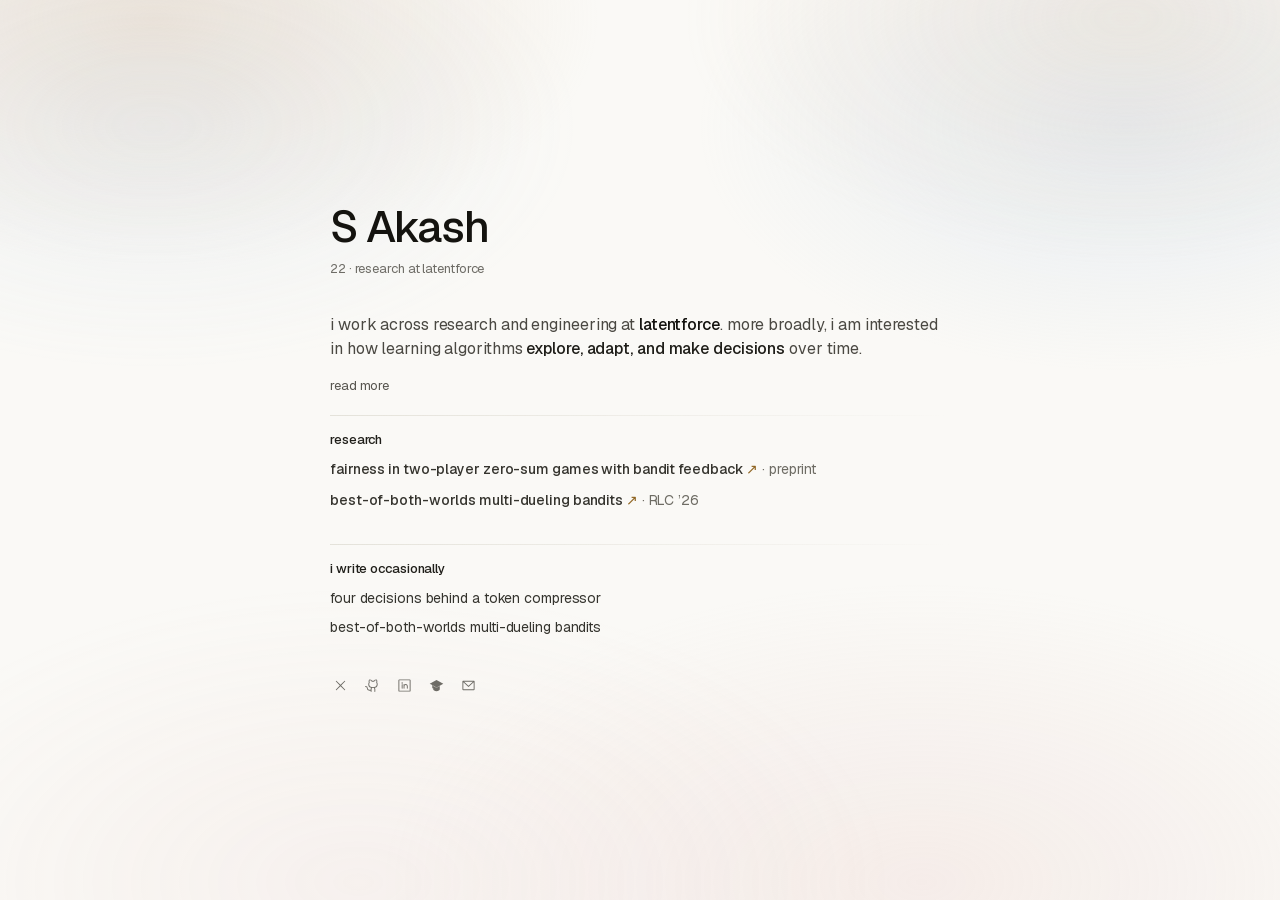
==== commit 52c147ce: "Add token compression article and refine site presentation" ====
--- a/index.html
+++ b/index.html
@@ -25,10 +25,8 @@
     <meta name="twitter:image" content="https://akash1764591.github.io/images/akash_profile.jpg">
     <meta name="twitter:image:alt" content="S Akash in Switzerland">
 
-    <link rel="icon" type="image/svg+xml" href="images/favicon.svg?v=5">
-    <link rel="preconnect" href="https://fonts.googleapis.com">
-    <link rel="preconnect" href="https://fonts.gstatic.com" crossorigin>
-    <link href="https://fonts.googleapis.com/css2?family=Geist:wght@400;500&amp;display=swap" rel="stylesheet">
+    <link rel="icon" type="image/svg+xml" href="images/favicon.svg?v=6">
+    <link rel="preload" href="fonts/geist-latin.woff2" as="font" type="font/woff2" crossorigin>
     <link rel="stylesheet" href="styles.css">
     <script>document.documentElement.classList.add('motion-ready');</script>
 
@@ -80,6 +78,7 @@
             <aside class="home-side">
                 <section aria-labelledby="writing-label">
                     <h2 class="section-label" id="writing-label">i write occasionally</h2>
+                    <p><a href="blog/four-rules-token-compression/">four decisions behind a token compressor</a></p>
                     <p><a href="blog/bobw-multi-dueling-bandits/">best-of-both-worlds multi-dueling bandits</a></p>
                 </section>
             </aside>
--- a/styles.css
+++ b/styles.css
@@ -1,3 +1,21 @@
+@font-face {
+    font-family: 'Geist';
+    font-style: normal;
+    font-weight: 400 500;
+    font-display: swap;
+    src: url('fonts/geist-latin-ext.woff2') format('woff2');
+    unicode-range: U+0100-02BA, U+02BD-02C5, U+02C7-02CC, U+02CE-02D7, U+02DD-02FF, U+0304, U+0308, U+0329, U+1D00-1DBF, U+1E00-1E9F, U+1EF2-1EFF, U+2020, U+20A0-20AB, U+20AD-20C0, U+2113, U+2C60-2C7F, U+A720-A7FF;
+}
+
+@font-face {
+    font-family: 'Geist';
+    font-style: normal;
+    font-weight: 400 500;
+    font-display: swap;
+    src: url('fonts/geist-latin.woff2') format('woff2');
+    unicode-range: U+0000-00FF, U+0131, U+0152-0153, U+02BB-02BC, U+02C6, U+02DA, U+02DC, U+0304, U+0308, U+0329, U+2000-206F, U+20AC, U+2122, U+2191, U+2193, U+2212, U+2215, U+FEFF, U+FFFD;
+}
+
 :root {
     color-scheme: dark;
     --bg: #0a0908;
@@ -127,8 +145,8 @@
     will-change: transform;
 }
 body::after { scale: -1 1; opacity: .62; }
-.motion-ready body::before { animation: mesh-drift-a 74s ease-in-out infinite alternate; }
-.motion-ready body::after  { animation: mesh-drift-b 98s ease-in-out infinite alternate; }
+.motion-ready body::before { animation: mesh-drift-a 8s ease-in-out infinite alternate; }
+.motion-ready body::after  { animation: mesh-drift-b 12s ease-in-out infinite alternate; }
 @keyframes mesh-drift-a {
     from { transform: translate3d(calc(var(--mesh-px, 0px) - 3%), calc(var(--mesh-py, 0px) - 2%), 0) rotate(-4deg) scale(1.04); }
     to   { transform: translate3d(calc(var(--mesh-px, 0px) + 4%), calc(var(--mesh-py, 0px) + 3%), 0) rotate(5deg)  scale(1.12); }
@@ -145,13 +163,13 @@
 
 .reading-progress {
     position: fixed; top: 0; left: 0; right: 0; z-index: 90;
-    height: 2px; background: var(--track); pointer-events: none;
+    height: 1px; background: var(--track); pointer-events: none;
 }
 .reading-progress span {
     display: block; width: 100%; height: 100%;
-    background: linear-gradient(90deg, var(--accent), var(--accent-2) 55%, var(--ink));
+    background: var(--accent); opacity: .64;
     transform: scaleX(var(--reading-progress, 0)); transform-origin: left;
-    box-shadow: 0 0 10px var(--glow); will-change: transform;
+    will-change: transform;
 }
 .skip-link {
     position: fixed; top: 8px; left: 8px; z-index: 100;
@@ -280,6 +298,21 @@
     font-weight: 500; letter-spacing: -.018em; line-height: 1.3;
 }
 .article-body strong { color: var(--ink); font-weight: 500; }
+.article-body code.terminal-command {
+    display: inline-block; padding: 1px 6px 2px;
+    border: 1px solid var(--surface-border); border-radius: 4px;
+    background: var(--surface-2); color: var(--emphasis);
+    font: 500 .84em/1.35 ui-monospace, SFMono-Regular, Consolas, monospace;
+    white-space: nowrap;
+}
+.article-body code.terminal-command::before { content: "$"; margin-right: .5em; color: var(--muted); }
+.article-body pre.terminal-output {
+    margin: 0; padding: 14px 16px; overflow-x: auto;
+    border: 1px solid var(--surface-border); border-radius: 5px;
+    background: var(--surface-2); color: var(--emphasis);
+    font: 400 13px/1.6 ui-monospace, SFMono-Regular, Consolas, monospace;
+}
+.article-body pre.terminal-output code { font: inherit; }
 .article-body a { text-decoration: underline; text-decoration-color: var(--underline); text-underline-offset: 3px; }
 .article-body a:hover { text-decoration-color: currentColor; }
 .article-body figure { margin: 34px 0 38px; }
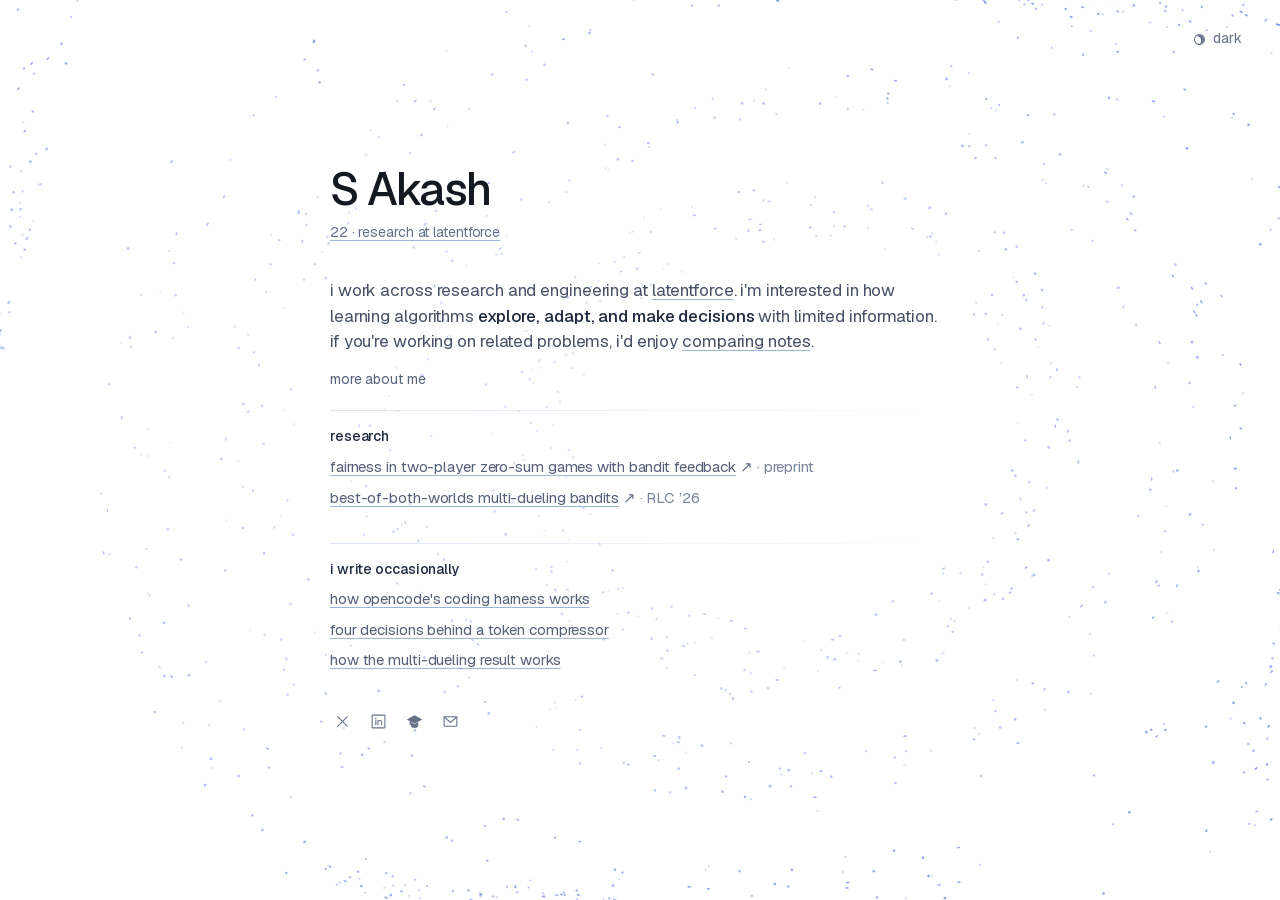
==== commit 6a5d2ed1: "Publish refreshed site and coding harness article" ====
--- a/index.html
+++ b/index.html
@@ -1,13 +1,12 @@
 <!DOCTYPE html>
-<html lang="en">
+<html lang="en" class="orbital-light">
 <head>
     <meta charset="UTF-8">
     <meta name="viewport" content="width=device-width, initial-scale=1">
     <title>S Akash</title>
     <meta name="author" content="S Akash">
     <meta name="description" content="S Akash works across research and engineering at LatentForce, with interests in learning algorithms, bandits, and sequential decision-making.">
-    <meta name="theme-color" content="#0a0908" media="(prefers-color-scheme: dark)">
-    <meta name="theme-color" content="#faf9f6" media="(prefers-color-scheme: light)">
+    <meta name="theme-color" content="#ffffff">
     <link rel="canonical" href="https://akash1764591.github.io/">
 
     <meta property="og:title" content="S Akash">
@@ -28,6 +27,7 @@
     <link rel="icon" type="image/svg+xml" href="images/favicon.svg?v=6">
     <link rel="preload" href="fonts/geist-latin.woff2" as="font" type="font/woff2" crossorigin>
     <link rel="stylesheet" href="styles.css">
+    <script>try { if (localStorage.getItem('site-theme') === 'dark') { document.documentElement.classList.replace('orbital-light', 'orbital-dark'); } } catch (_) {}</script>
     <script>document.documentElement.classList.add('motion-ready');</script>
 
     <script type="application/ld+json">
@@ -53,42 +53,42 @@
     <a class="skip-link" href="#main-content">skip to main content</a>
 
     <main class="home-page" id="main-content">
+        <canvas class="orbital-field" aria-hidden="true"></canvas>
+        <button class="theme-toggle" type="button" aria-label="switch to dark theme">dark</button>
         <div class="home-grid">
             <section aria-labelledby="home-title">
                 <h1 class="home-title" id="home-title">S Akash</h1>
                 <p class="role"><a class="role-link" href="https://www.latentforce.ai/" target="_blank" rel="noopener noreferrer">22 · research at latentforce</a></p>
 
-                <p class="lead">i work across research and engineering at <a href="https://www.latentforce.ai/" target="_blank" rel="noopener noreferrer">latentforce</a>. more broadly, i am interested in how learning algorithms <strong>explore, adapt, and make decisions</strong> over time.</p>
+                <p class="lead">i work across research and engineering at <a href="https://www.latentforce.ai/" target="_blank" rel="noopener noreferrer">latentforce</a>. i'm interested in how learning algorithms <strong>explore, adapt, and make decisions</strong> with limited information. if you're working on related problems, i'd enjoy <a href="mailto:akash20041764591@gmail.com">comparing notes</a>.</p>
 
                 <details class="read-more">
-                    <summary><span class="more-label">read more</span><span class="less-label">read less</span></summary>
+                    <summary><span class="more-label">more about me</span><span class="less-label">show less</span></summary>
                     <div class="read-more-copy">
                         <p>i studied electrical engineering at IIT Patna. i am interested in systems that have to act <strong>without seeing the full picture</strong>.</p>
-                        <p>sometimes the missing information is a <strong>reward</strong>, sometimes it is another player&rsquo;s <strong>preference</strong>, and sometimes it is the small piece of a <strong>codebase</strong> needed to solve a task. during college, this led me to work on reinforcement learning, markovian bandits, and multi-dueling bandits.</p>
+                        <p>sometimes the missing information is a <strong>reward</strong>, sometimes it is another player&rsquo;s <strong>preference</strong>, and sometimes it is the small piece of a <strong>codebase</strong> needed to solve a task. during college, this led me to work on reinforcement learning.</p>
                         <p>my bachelor&rsquo;s thesis focused on learning algorithms for multi-dueling bandits, built around <strong><a href="blog/bobw-multi-dueling-bandits/">a simple reduction from multi-way winner feedback to ordinary duels</a></strong>. the problems i work on now look different, but the underlying question remains much the same: how can an agent find the right evidence and make a reliable decision from limited feedback?</p>
                     </div>
                 </details>
 
                 <div class="rule"></div>
                 <h2 class="section-label">research</h2>
-                <p class="research-item"><a href="https://arxiv.org/abs/2606.01159" target="_blank" rel="noopener noreferrer">fairness in two-player zero-sum games with bandit feedback <span class="arrow">↗</span></a> <span class="paper-venue">· preprint</span></p>
-                <p class="research-item"><a href="https://arxiv.org/abs/2603.18972" target="_blank" rel="noopener noreferrer">best-of-both-worlds multi-dueling bandits <span class="arrow">↗</span></a> <span class="paper-venue">· RLC &rsquo;26</span></p>
+                <p class="research-item"><a href="https://arxiv.org/abs/2606.01159" target="_blank" rel="noopener noreferrer"><span class="research-title">fairness in two-player zero-sum games with bandit feedback</span> <span class="arrow">↗</span></a> <span class="paper-venue">· preprint</span></p>
+                <p class="research-item"><a href="https://arxiv.org/abs/2603.18972" target="_blank" rel="noopener noreferrer"><span class="research-title">best-of-both-worlds multi-dueling bandits</span> <span class="arrow">↗</span></a> <span class="paper-venue">· RLC &rsquo;26</span></p>
             </section>
 
             <aside class="home-side">
                 <section aria-labelledby="writing-label">
                     <h2 class="section-label" id="writing-label">i write occasionally</h2>
+                    <p><a href="blog/how-opencode-v2-works/">how opencode's coding harness works</a></p>
                     <p><a href="blog/four-rules-token-compression/">four decisions behind a token compressor</a></p>
-                    <p><a href="blog/bobw-multi-dueling-bandits/">best-of-both-worlds multi-dueling bandits</a></p>
+                    <p><a href="blog/bobw-multi-dueling-bandits/">how the multi-dueling result works</a></p>
                 </section>
             </aside>
 
             <nav class="social-links" aria-label="Profile links">
                 <a href="https://x.com/akashargmax" target="_blank" rel="noopener noreferrer" aria-label="S Akash on X">
                     <svg viewBox="0 0 256 256" aria-hidden="true"><path d="M205.66 194.34a8 8 0 0 1-11.32 11.32L128 139.31l-66.34 66.35a8 8 0 0 1-11.32-11.32L116.69 128 50.34 61.66a8 8 0 0 1 11.32-11.32L128 116.69l66.34-66.35a8 8 0 0 1 11.32 11.32L139.31 128Z"/></svg>
-                </a>
-                <a href="https://github.com/akash1764591" target="_blank" rel="noopener noreferrer" aria-label="S Akash on GitHub">
-                    <svg viewBox="0 0 256 256" aria-hidden="true"><path d="M208.31 75.68A59.78 59.78 0 0 0 202.93 28 8 8 0 0 0 196 24a59.75 59.75 0 0 0-48 24h-24a59.75 59.75 0 0 0-48-24 8 8 0 0 0-6.93 4 59.78 59.78 0 0 0-5.38 47.68A58.14 58.14 0 0 0 56 104v8a56.06 56.06 0 0 0 48.44 55.47A39.8 39.8 0 0 0 96 192v8H72a24 24 0 0 1-24-24 40 40 0 0 0-40-40 8 8 0 0 0 0 16 24 24 0 0 1 24 24 40 40 0 0 0 40 40h24v16a8 8 0 0 0 16 0v-40a24 24 0 0 1 48 0v40a8 8 0 0 0 16 0v-40a39.8 39.8 0 0 0-8.44-24.53A56.06 56.06 0 0 0 216 112v-8a58.14 58.14 0 0 0-7.69-28.32ZM200 112a40 40 0 0 1-40 40h-48a40 40 0 0 1-40-40v-8a41.74 41.74 0 0 1 6.9-22.48A8 8 0 0 0 80 73.83a43.81 43.81 0 0 1 .79-33.58 43.88 43.88 0 0 1 32.32 20.06 8 8 0 0 0 6.71 3.69h32.35a8 8 0 0 0 6.74-3.69 43.87 43.87 0 0 1 32.32-20.06 43.81 43.81 0 0 1 .77 33.58 8.09 8.09 0 0 0 1 7.65 41.72 41.72 0 0 1 7 22.52Z"/></svg>
                 </a>
                 <a href="https://www.linkedin.com/in/akash-s-473781263/" target="_blank" rel="noopener noreferrer" aria-label="S Akash on LinkedIn">
                     <svg viewBox="0 0 256 256" aria-hidden="true"><path d="M216 24H40a16 16 0 0 0-16 16v176a16 16 0 0 0 16 16h176a16 16 0 0 0 16-16V40a16 16 0 0 0-16-16Zm0 192H40V40h176ZM96 112v64a8 8 0 0 1-16 0v-64a8 8 0 0 1 16 0Zm88 28v36a8 8 0 0 1-16 0v-36a20 20 0 0 0-40 0v36a8 8 0 0 1-16 0v-64a8 8 0 0 1 15.79-1.78A36 36 0 0 1 184 140ZM100 84a12 12 0 1 1-12-12 12 12 0 0 1 12 12Z"/></svg>
@@ -104,5 +104,6 @@
     </main>
 
     <script src="interactions.js" defer></script>
+    <script src="orbital-background.js" defer></script>
 </body>
 </html>
--- a/styles.css
+++ b/styles.css
@@ -116,6 +116,74 @@
     }
 }
 
+:root.orbital-light {
+    color-scheme: light;
+    --bg: #ffffff;
+    --ink: #141820;
+    --body: #465166;
+    --body-strong: #2d3950;
+    --emphasis: #1d2a3f;
+    --subtle: #53637b;
+    --muted: #647187;
+    --listing-text: #536078;
+    --faint: #78859b;
+    --link: #24478f;
+    --link-quiet: #2e5397;
+    --line: #dce5f5;
+    --underline: #9db4df;
+    --hover: #173e98;
+    --selection: #dce8ff;
+    --accent: #2859bb;
+    --accent-2: #7c9de2;
+    --surface-2: #eef3fc;
+    --surface-border: #d9e3f3;
+    --stroke: #7788a5;
+    --stroke-faint: #c7d4e9;
+    --track: rgba(25,56,120,.08);
+    --glow: rgba(44,92,190,.18);
+    --backdrop: rgba(18,28,48,.72);
+    --shadow: 0 18px 44px rgba(40,65,120,.15);
+    --img-filter: none;
+    --poster-glow: rgba(40,89,187,.12);
+    --surface-grad: linear-gradient(180deg, #ffffff, #f2f6ff);
+    --arrow-rest: .8;
+    --title-grad: linear-gradient(102deg, #141820 45%, #24478f 130%);
+}
+
+:root.orbital-dark {
+    color-scheme: dark;
+    --bg: #0a0b0d;
+    --ink: #f0f2f4;
+    --body: #bfc4ca;
+    --body-strong: #d9dde1;
+    --emphasis: #e9ecef;
+    --subtle: #adb5be;
+    --muted: #9ba5b0;
+    --listing-text: #b0bac4;
+    --faint: #8d98a4;
+    --link: #e2e8ee;
+    --link-quiet: #c7d0d9;
+    --line: #353a40;
+    --underline: #75818e;
+    --hover: #ffffff;
+    --selection: #34404b;
+    --accent: #c3cbd4;
+    --accent-2: #e1e5ea;
+    --surface-2: #1b1e22;
+    --surface-border: #3b424a;
+    --stroke: #a2acb6;
+    --stroke-faint: #4c555e;
+    --track: rgba(195,203,212,.12);
+    --glow: rgba(204,216,230,.26);
+    --backdrop: rgba(4,5,7,.84);
+    --shadow: 0 18px 44px rgba(0,0,0,.35);
+    --img-filter: none;
+    --poster-glow: rgba(195,203,212,.12);
+    --surface-grad: linear-gradient(180deg, #23272c, #111316);
+    --arrow-rest: .9;
+    --title-grad: linear-gradient(105deg, #f3f5f7 40%, #aeb9c4 125%);
+}
+
 * { box-sizing: border-box; }
 html { scroll-behavior: smooth; }
 body {
@@ -125,12 +193,15 @@
 
     background-attachment: fixed;
     font-family: 'Geist', Arial, Helvetica, sans-serif;
-    font-size: 16px;
+    font-size: 17px;
     font-weight: 400;
     line-height: 1.52;
     letter-spacing: -.006em;
     text-rendering: optimizeLegibility;
     -webkit-font-smoothing: antialiased;
+}
+.orbital-dark body {
+    background-image: radial-gradient(ellipse 92% 78% at 63% 43%, #1b1f23 0%, #101215 55%, #0a0b0d 100%);
 }
 
 /* --- animated mesh: two fixed layers, drifted with transform only (compositor-friendly);
@@ -145,6 +216,8 @@
     will-change: transform;
 }
 body::after { scale: -1 1; opacity: .62; }
+.orbital-light body::before, .orbital-light body::after,
+.orbital-dark body::before, .orbital-dark body::after { display: none; }
 .motion-ready body::before { animation: mesh-drift-a 8s ease-in-out infinite alternate; }
 .motion-ready body::after  { animation: mesh-drift-b 12s ease-in-out infinite alternate; }
 @keyframes mesh-drift-a {
@@ -156,8 +229,11 @@
     to   { transform: translate3d(calc(var(--mesh-px, 0px) - 4%), calc(var(--mesh-py, 0px) - 3%), 0) rotate(-6deg) scale(1.03); }
 }
 
-a { color: var(--link); font-weight: 500; text-decoration: none; }
-a:hover { color: var(--hover); text-decoration: underline; text-underline-offset: 2px; }
+a {
+    color: inherit; font-weight: inherit;
+    text-decoration: underline; text-decoration-color: var(--underline); text-underline-offset: 3px;
+}
+a:hover { text-decoration-color: currentColor; }
 a:focus-visible, button:focus-visible { outline: 1px solid var(--ink); outline-offset: 4px; }
 ::selection { color: var(--ink); background: var(--selection); }
 
@@ -177,6 +253,21 @@
     transform: translateY(-160%);
 }
 .skip-link:focus { transform: translateY(0); }
+.theme-toggle {
+    display: inline-flex; align-items: center; justify-content: center;
+    min-height: 32px; padding: 4px 0; border: 0; background: none;
+    color: var(--muted); font: inherit; font-size: 14px;
+    cursor: pointer; white-space: nowrap;
+    transition: color 160ms ease;
+}
+.theme-toggle:hover { color: var(--ink); }
+.theme-toggle::before {
+    content: ""; width: 9px; height: 9px; margin-right: 8px;
+    border: 1px solid currentColor; border-radius: 50%;
+    box-shadow: inset -3px 0 0 currentColor;
+    transform: rotate(-20deg);
+}
+.orbital-dark .theme-toggle::before { box-shadow: none; background: currentColor; }
 
 /* Homepage */
 .home-page {
@@ -184,6 +275,21 @@
     display: flex; align-items: center;
     padding: clamp(56px, 9vh, 96px) 38px clamp(56px, 9vh, 96px);
 }
+.home-page > .theme-toggle { position: fixed; top: 23px; right: 38px; z-index: 2; }
+.orbital-field {
+    position: fixed; inset: 0; z-index: 0;
+    display: block; width: 100%; height: 100%;
+    opacity: .84; pointer-events: none;
+    -webkit-mask-image: radial-gradient(ellipse 68% 57% at 42% 48%, rgba(0,0,0,.35), rgba(0,0,0,.68) 62%, #000 100%);
+    mask-image: radial-gradient(ellipse 68% 57% at 42% 48%, rgba(0,0,0,.35), rgba(0,0,0,.68) 62%, #000 100%);
+}
+.article-page .orbital-field {
+    opacity: .66;
+    -webkit-mask-image: radial-gradient(ellipse 73% 80% at 50% 48%, rgba(0,0,0,.12), rgba(0,0,0,.42) 54%, #000 100%);
+    mask-image: radial-gradient(ellipse 73% 80% at 50% 48%, rgba(0,0,0,.12), rgba(0,0,0,.42) 54%, #000 100%);
+}
+.orbital-dark .orbital-field { opacity: .84; }
+.orbital-dark.article-page .orbital-field { opacity: .62; }
 .home-grid {
     position: relative; z-index: 1; width: min(100%, 620px); margin: 0 auto;
     display: grid;
@@ -198,18 +304,15 @@
     to { opacity: 1; transform: translateY(0); }
 }
 .home-title {
-    margin: 0 0 9px; color: var(--ink); font-size: clamp(34px, 5vw, 44px);
+    margin: 0 0 9px; color: var(--ink); font-size: clamp(35px, 5vw, 45px);
     font-weight: 500; line-height: 1.05; letter-spacing: -.032em;
 }
-.role { margin: 0 0 34px; color: var(--muted); font-size: 13px; }
-.role-link { color: inherit; font-weight: 400; }
-.role-link:hover { color: var(--link); }
+.role { margin: 0 0 34px; color: var(--muted); font-size: 14px; }
 .lead { margin: 0; color: var(--body); }
-.lead a { color: var(--ink); font-weight: 500; }
 .lead strong { color: var(--emphasis); font-weight: 500; }
 .read-more { margin-top: 14px; }
 .read-more summary {
-    width: fit-content; color: var(--subtle); font-size: 13px;
+    width: fit-content; color: var(--subtle); font-size: 14px;
     cursor: pointer; list-style: none; user-select: none;
 }
 .read-more summary::-webkit-details-marker { display: none; }
@@ -218,50 +321,42 @@
 .read-more .less-label { display: none; }
 .read-more[open] .more-label { display: none; }
 .read-more[open] .less-label { display: inline; }
-.read-more-copy { margin-top: 15px; color: var(--body); font-size: 15px; line-height: 1.58; }
+.read-more-copy { margin-top: 15px; color: var(--body); font-size: 16px; line-height: 1.58; }
 .read-more[open] .read-more-copy { animation: details-open 320ms cubic-bezier(.2,.75,.25,1) both; }
 @keyframes details-open {
     from { opacity: 0; transform: translateY(-5px); }
     to { opacity: 1; transform: translateY(0); }
 }
-.read-more-copy strong,
-.read-more-copy strong a { color: var(--emphasis); font-weight: 500; }
+.read-more-copy strong { color: var(--emphasis); font-weight: 500; }
 .read-more-copy p { margin: 0 0 12px; }
 .read-more-copy p:last-child { margin-bottom: 0; }
 .rule { height: 1px; margin: 20px 0 16px; background: linear-gradient(90deg, var(--line), transparent); }
 .section-label {
-    margin: 0 0 10px; color: var(--emphasis); font-size: 13px;
+    margin: 0 0 10px; color: var(--emphasis); font-size: 14px;
     font-weight: 500; line-height: 1.3; text-transform: lowercase;
 }
-.research-item { margin: 0 0 10px; color: var(--muted); font-size: 14px; line-height: 1.45; }
-.research-item a { display: inline-block; color: var(--link-quiet); transition: color 160ms ease, transform 220ms cubic-bezier(.2,.75,.25,1); }
+.research-item { margin: 0 0 10px; color: var(--muted); font-size: 15px; line-height: 1.45; }
+.research-item a { display: inline-block; text-decoration: none; transition: transform 220ms cubic-bezier(.2,.75,.25,1); }
+.research-title { color: var(--listing-text); text-decoration: underline; text-decoration-color: var(--underline); text-underline-offset: 3px; }
+.research-item a:hover .research-title { text-decoration-color: currentColor; }
 .research-item a:hover, .research-item a:focus-visible { transform: translateX(4px); }
 .paper-venue { color: var(--faint); font-weight: 400; transition: opacity 180ms ease; }
 .research-item:has(a:hover) .paper-venue, .research-item:has(a:focus-visible) .paper-venue { opacity: .42; }
-.arrow { color: var(--accent); opacity: var(--arrow-rest); transition: opacity 180ms ease; }
-.research-item:has(a:hover) .arrow, .research-item:has(a:focus-visible) .arrow { opacity: 1; }
+.arrow { color: inherit; }
 .social-links { display: flex; align-items: center; gap: 12px; margin-top: 30px; }
 .social-links a {
-    width: 20px; height: 20px; display: inline-flex;
-    align-items: center; justify-content: center; color: var(--muted);
-}
-.social-links a:hover { color: var(--ink); text-decoration: none; }
-.social-links svg { display: block; width: 15px; height: 15px; fill: currentColor; }
+    width: 24px; height: 24px; display: inline-flex;
+    align-items: center; justify-content: center; color: var(--muted); text-decoration: none;
+}
+.social-links a:hover { color: var(--ink); }
+.social-links svg { display: block; width: 17px; height: 17px; fill: currentColor; }
 
 .home-side { margin-top: 4px; }
 .home-side::before { content: ""; display: block; height: 1px; margin: 20px 0 16px; background: linear-gradient(90deg, var(--line), transparent); }
 .home-side section { margin: 0; }
-.home-side p { margin: 0 0 8px; color: var(--muted); font-size: 14px; line-height: 1.5; }
-.home-side a { display: inline-block; color: var(--link-quiet); font-size: 14px; font-weight: 400; transition: color 160ms ease, transform 220ms cubic-bezier(.2,.75,.25,1); }
+.home-side p { margin: 0 0 8px; color: var(--muted); font-size: 15px; line-height: 1.5; }
+.home-side a { display: inline-block; color: var(--listing-text); font-size: 15px; transition: transform 220ms cubic-bezier(.2,.75,.25,1); }
 .home-side a:hover, .home-side a:focus-visible { transform: translateX(4px); }
-.motion-ready .home-grid a:not(.social-links a) {
-    background-image: linear-gradient(90deg, var(--accent), var(--accent-2));
-    background-position: 0 100%; background-repeat: no-repeat; background-size: 0 1px;
-    transition: color 160ms ease, background-size 260ms cubic-bezier(.2,.75,.25,1);
-}
-.motion-ready .home-grid a:not(.social-links a):hover {
-    text-decoration: none; background-size: 100% 1px;
-}
 
 @supports (color: color-mix(in oklab, white, black)) {
     .home-title, .article-title {
@@ -274,17 +369,18 @@
 .article-nav {
     width: min(100%, 760px); margin: 0 auto; padding: 30px 38px 0;
     display: flex; justify-content: space-between; gap: 24px;
-    color: var(--muted); font-size: 13px;
-}
-.article-nav a { color: var(--muted); font-weight: 400; }
-.article-main { width: min(100%, 760px); margin: 0 auto; padding: 70px 38px 76px; }
-.article-head { margin-bottom: 48px; }
+    position: relative; z-index: 1;
+    color: var(--muted); font-size: 14px;
+}
+.article-nav-actions { display: flex; align-items: center; gap: 22px; }
+.article-main { position: relative; z-index: 1; width: min(100%, 760px); margin: 0 auto; padding: 70px 38px 76px; }
+.article-head { margin-bottom: 48px; padding-bottom: 25px; border-bottom: 1px solid var(--line); }
 .article-title {
-    max-width: 650px; margin: 0; color: var(--ink); font-size: clamp(30px, 4vw, 38px);
+    max-width: 650px; margin: 0; color: var(--ink); font-size: clamp(31px, 4vw, 39px);
     font-weight: 500; letter-spacing: -.035em; line-height: 1.1;
 }
-.article-meta { margin-top: 16px; color: var(--muted); font-size: 13px; }
-.article-body { font-size: 16px; line-height: 1.68; }
+.article-meta { margin-top: 16px; color: var(--muted); font-size: 14px; }
+.article-body { font-size: 17px; line-height: 1.68; }
 /* the reading measure stays 620px and left-aligned; only .poster-figure breaks out,
    so its containing block is the full centred content box */
 .article-body > p,
@@ -294,8 +390,12 @@
 .article-body p { margin: 0 0 19px; }
 .article-body .intro { color: var(--body-strong); }
 .article-body h2 {
-    margin: 49px 0 16px; color: var(--ink); font-size: 18px;
+    margin: 49px 0 16px; color: var(--ink); font-size: 19px;
     font-weight: 500; letter-spacing: -.018em; line-height: 1.3;
+}
+.article-body h2::before {
+    content: ""; display: inline-block; width: 14px; height: 1px;
+    margin-right: 10px; vertical-align: middle; background: var(--accent);
 }
 .article-body strong { color: var(--ink); font-weight: 500; }
 .article-body code.terminal-command {
@@ -310,11 +410,9 @@
     margin: 0; padding: 14px 16px; overflow-x: auto;
     border: 1px solid var(--surface-border); border-radius: 5px;
     background: var(--surface-2); color: var(--emphasis);
-    font: 400 13px/1.6 ui-monospace, SFMono-Regular, Consolas, monospace;
+    font: 400 14px/1.6 ui-monospace, SFMono-Regular, Consolas, monospace;
 }
 .article-body pre.terminal-output code { font: inherit; }
-.article-body a { text-decoration: underline; text-decoration-color: var(--underline); text-underline-offset: 3px; }
-.article-body a:hover { text-decoration-color: currentColor; }
 .article-body figure { margin: 34px 0 38px; }
 .article-body figure .diagram,
 .article-body figure .poster-link {
@@ -353,7 +451,7 @@
     pointer-events: none;
 }
 .poster-figure figcaption { text-align: center; }
-.article-body figcaption { margin-top: 10px; color: var(--muted); font-size: 13px; line-height: 1.5; }
+.article-body figcaption { margin-top: 10px; color: var(--muted); font-size: 14px; line-height: 1.5; }
 .article-body .poster-figure {
     position: relative; isolation: isolate;
     width: min(1060px, calc(100vw - 48px));
@@ -387,7 +485,7 @@
 }
 .poster-close {
     position: absolute; top: -28px; right: 0; padding: 0; border: 0;
-    color: var(--muted); background: transparent; font: inherit; font-size: 13px;
+    color: var(--muted); background: transparent; font: inherit; font-size: 14px;
     cursor: pointer;
 }
 .poster-close:hover { color: var(--ink); }
@@ -406,7 +504,9 @@
 .katex { color: var(--ink); font-size: 1em; }
 @media (max-width: 680px) {
     .home-page { min-height: auto; padding: 56px 23px 56px; }
+    .home-page > .theme-toggle { top: 14px; right: 23px; }
     .home-grid { grid-template-columns: minmax(0, 1fr); gap: 0; }
+    .home-title { background: none; color: var(--ink); -webkit-text-fill-color: var(--ink); }
     .home-side { width: 100%; }
     .article-nav { padding-right: 23px; padding-left: 23px; }
     .article-main { padding: 56px 23px 64px; }
@@ -414,15 +514,11 @@
     .article-body h2 { margin-top: 41px; }
     .article-body figure { overflow-x: auto; }
     .diagram { min-width: 540px; }
-    .article-body figcaption::after { content: " · swipe →"; color: var(--faint); }
     .article-body .poster-figure { width: 100%; margin-left: 0; translate: none; overflow: visible; }
-    .poster-figure figcaption::after { content: none; }
     .math-display { text-align: left; }
 }
 
 @media (pointer: coarse) {
-    /* two full-viewport composited layers are costly on phones: keep the mesh, drop the drift */
-    body::before, body::after { animation: none; will-change: auto; }
     .social-links { gap: 2px; }
     .social-links a { width: 44px; height: 44px; }
 }
@@ -434,8 +530,7 @@
     .read-more[open] .read-more-copy { animation: none; }
     .reveal-on-scroll { opacity: 1; transform: none; transition: none; }
     .article-body figure .diagram, .article-body figure .poster-link { transform: none; transition: none; }
-    .research-item a, .home-side a, .paper-venue, .arrow, .poster-link,
-    .motion-ready .home-grid a:not(.social-links a),
+    .research-item a, .home-side a, .paper-venue, .poster-link,
     .diagram .node, .diagram .accent-node,
     .diagram .line, .diagram .accent-line { transition: none; }
     .research-item a:hover, .research-item a:focus-visible,
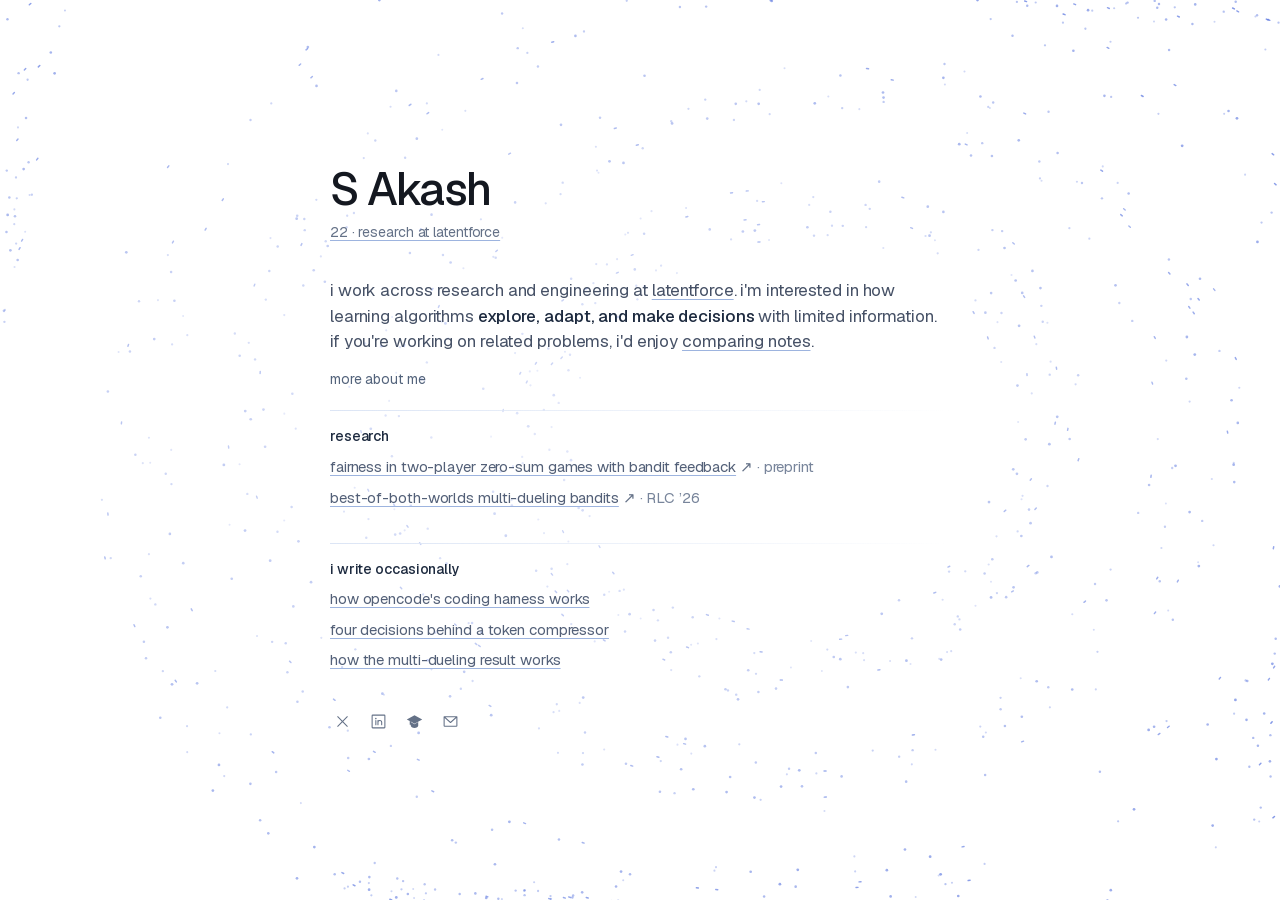
==== commit f5dba031: "docs: clarify coding harness article and follow system theme" ====
--- a/index.html
+++ b/index.html
@@ -27,7 +27,7 @@
     <link rel="icon" type="image/svg+xml" href="images/favicon.svg?v=6">
     <link rel="preload" href="fonts/geist-latin.woff2" as="font" type="font/woff2" crossorigin>
     <link rel="stylesheet" href="styles.css">
-    <script>try { if (localStorage.getItem('site-theme') === 'dark') { document.documentElement.classList.replace('orbital-light', 'orbital-dark'); } } catch (_) {}</script>
+    <script>if (matchMedia('(prefers-color-scheme: dark)').matches) document.documentElement.classList.replace('orbital-light', 'orbital-dark');</script>
     <script>document.documentElement.classList.add('motion-ready');</script>
 
     <script type="application/ld+json">
@@ -54,7 +54,6 @@
 
     <main class="home-page" id="main-content">
         <canvas class="orbital-field" aria-hidden="true"></canvas>
-        <button class="theme-toggle" type="button" aria-label="switch to dark theme">dark</button>
         <div class="home-grid">
             <section aria-labelledby="home-title">
                 <h1 class="home-title" id="home-title">S Akash</h1>
--- a/styles.css
+++ b/styles.css
@@ -253,29 +253,12 @@
     transform: translateY(-160%);
 }
 .skip-link:focus { transform: translateY(0); }
-.theme-toggle {
-    display: inline-flex; align-items: center; justify-content: center;
-    min-height: 32px; padding: 4px 0; border: 0; background: none;
-    color: var(--muted); font: inherit; font-size: 14px;
-    cursor: pointer; white-space: nowrap;
-    transition: color 160ms ease;
-}
-.theme-toggle:hover { color: var(--ink); }
-.theme-toggle::before {
-    content: ""; width: 9px; height: 9px; margin-right: 8px;
-    border: 1px solid currentColor; border-radius: 50%;
-    box-shadow: inset -3px 0 0 currentColor;
-    transform: rotate(-20deg);
-}
-.orbital-dark .theme-toggle::before { box-shadow: none; background: currentColor; }
-
 /* Homepage */
 .home-page {
     position: relative; min-height: 100vh;
     display: flex; align-items: center;
     padding: clamp(56px, 9vh, 96px) 38px clamp(56px, 9vh, 96px);
 }
-.home-page > .theme-toggle { position: fixed; top: 23px; right: 38px; z-index: 2; }
 .orbital-field {
     position: fixed; inset: 0; z-index: 0;
     display: block; width: 100%; height: 100%;
@@ -504,7 +487,6 @@
 .katex { color: var(--ink); font-size: 1em; }
 @media (max-width: 680px) {
     .home-page { min-height: auto; padding: 56px 23px 56px; }
-    .home-page > .theme-toggle { top: 14px; right: 23px; }
     .home-grid { grid-template-columns: minmax(0, 1fr); gap: 0; }
     .home-title { background: none; color: var(--ink); -webkit-text-fill-color: var(--ink); }
     .home-side { width: 100%; }
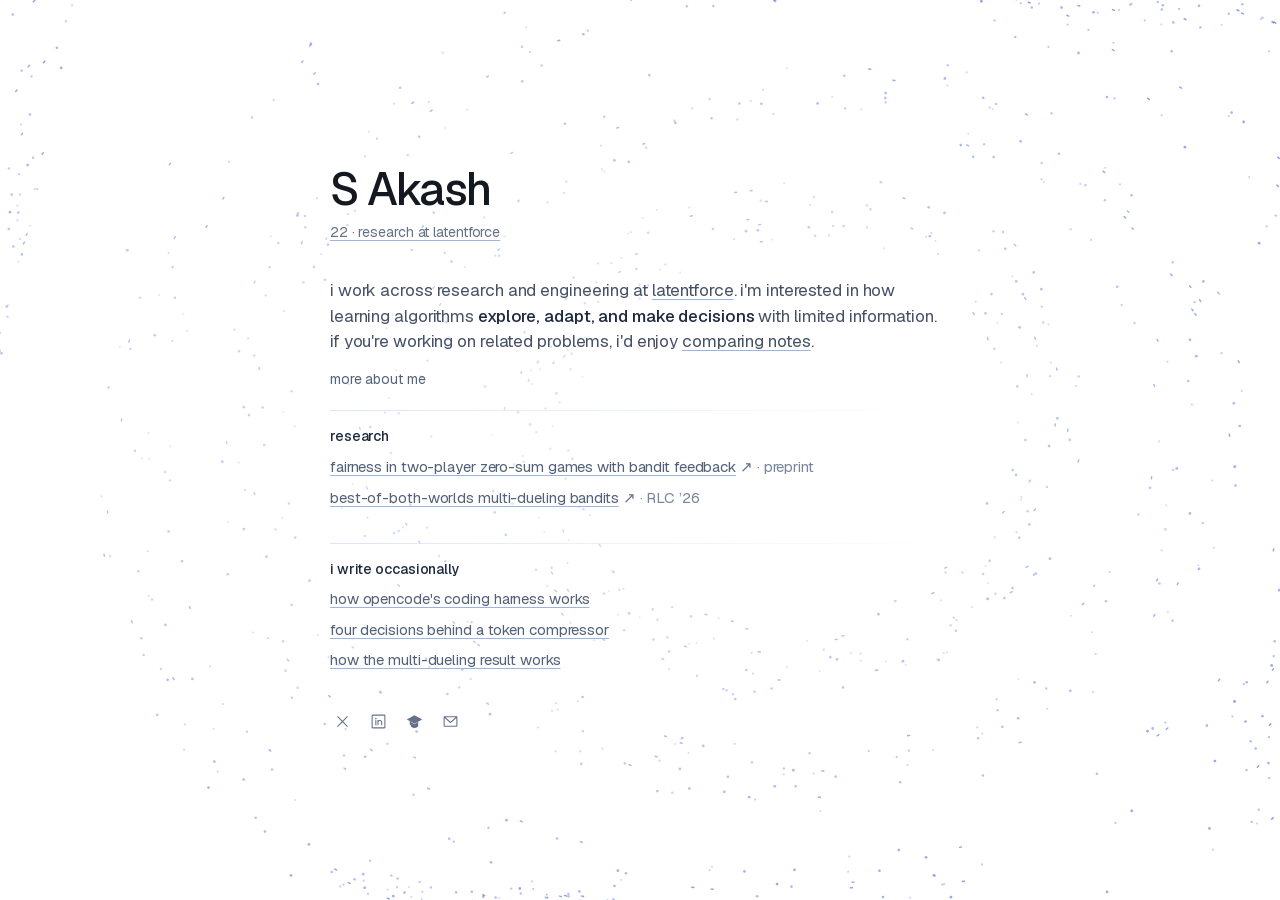
==== commit b4a39152: "style: keep personal site in light mode" ====
--- a/index.html
+++ b/index.html
@@ -27,7 +27,6 @@
     <link rel="icon" type="image/svg+xml" href="images/favicon.svg?v=6">
     <link rel="preload" href="fonts/geist-latin.woff2" as="font" type="font/woff2" crossorigin>
     <link rel="stylesheet" href="styles.css">
-    <script>if (matchMedia('(prefers-color-scheme: dark)').matches) document.documentElement.classList.replace('orbital-light', 'orbital-dark');</script>
     <script>document.documentElement.classList.add('motion-ready');</script>
 
     <script type="application/ld+json">
